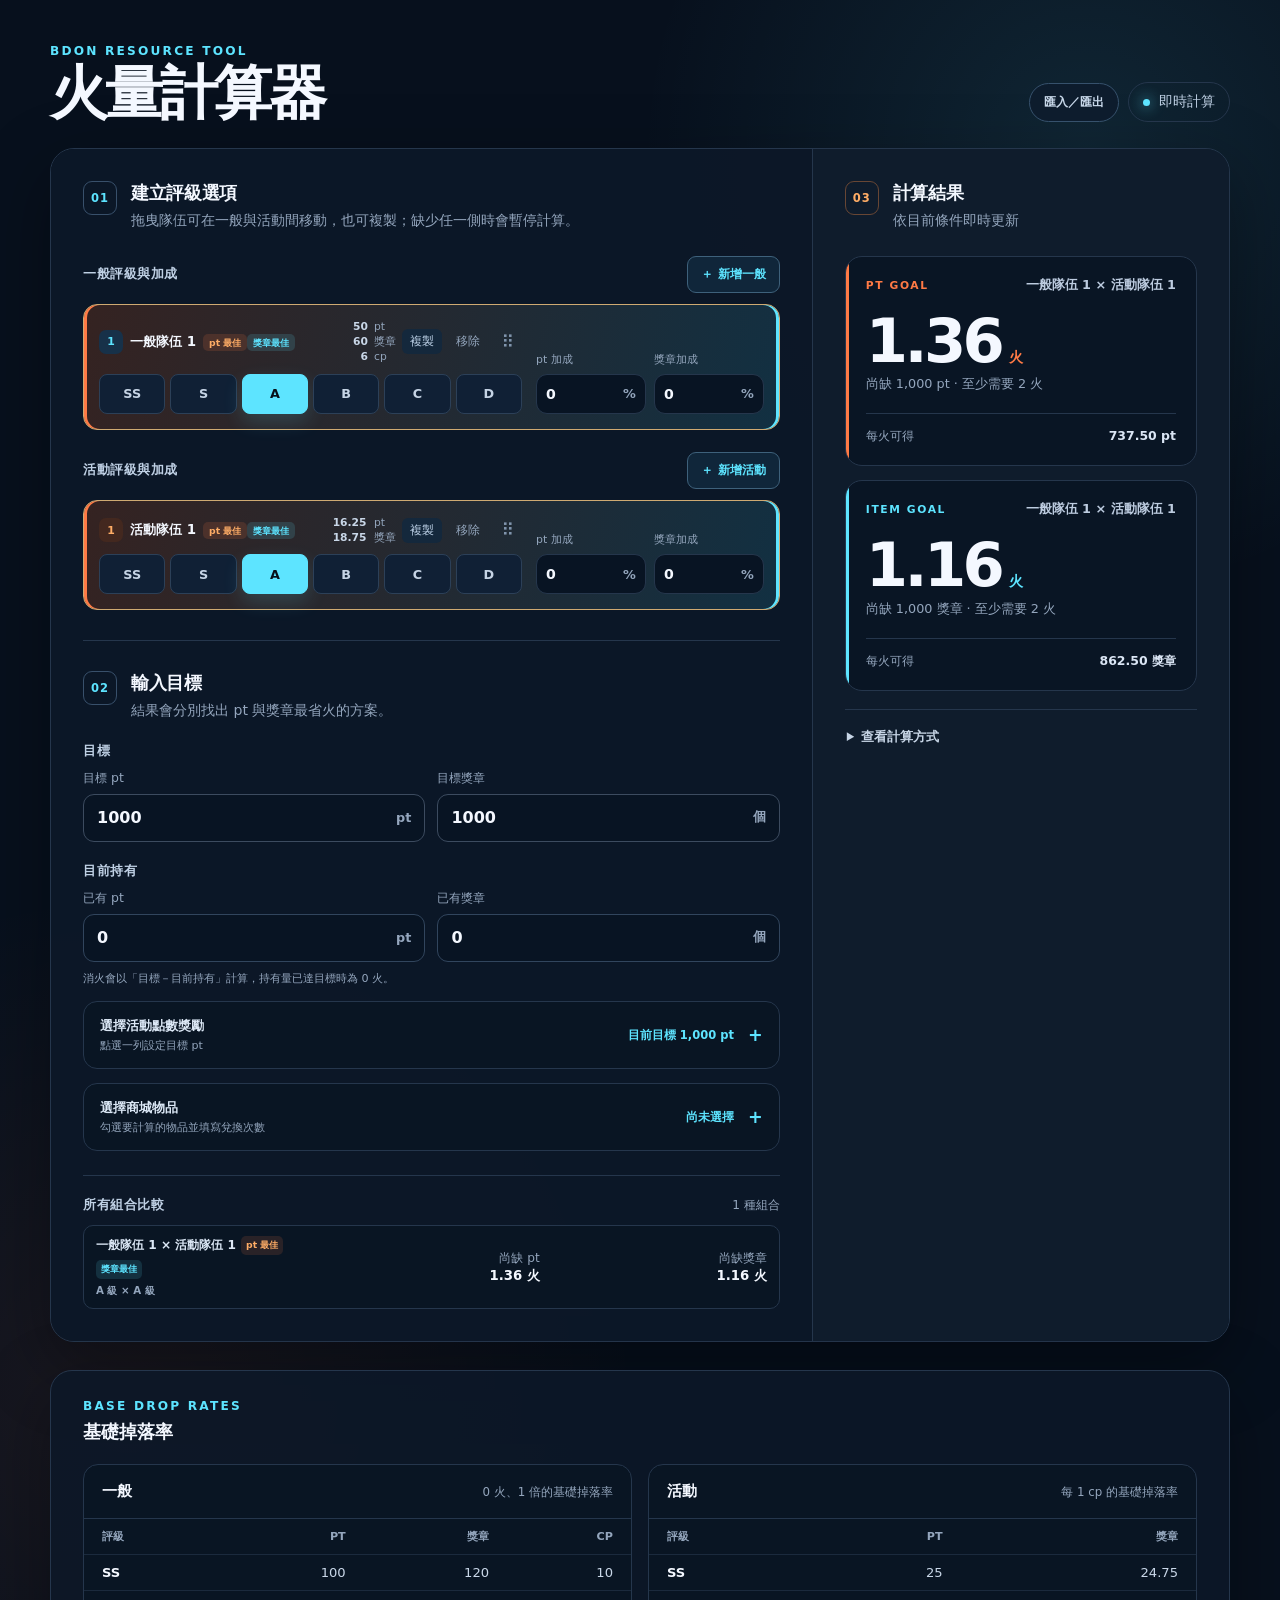
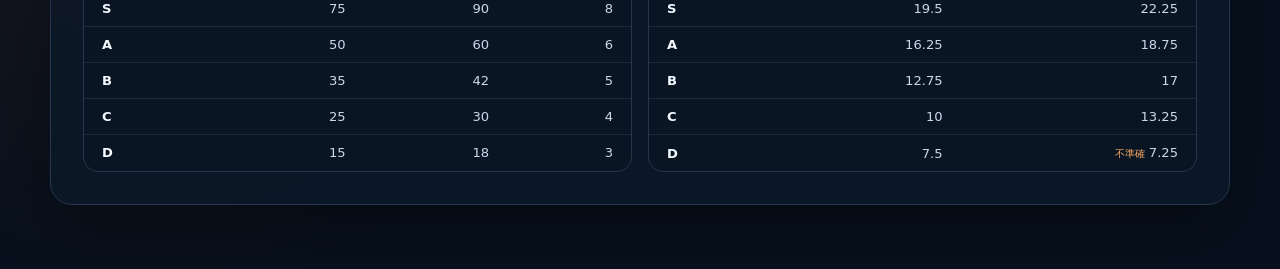
==== bdon-calc/index.html @ 36a94ea8 "Add calculator data import and export" ====
<!doctype html>
<html lang="zh-Hant">
  <head>
    <meta charset="UTF-8" />
    <meta name="viewport" content="width=device-width, initial-scale=1" />
    <meta name="theme-color" content="#08111f" />
    <meta
      name="description"
      content="依一般與活動等級、加成和目標，自動計算所需火量。"
    />
    <title>BDON 火量計算器</title>
    <link
      rel="icon"
      type="image/svg+xml"
      href="data:image/svg+xml,%3Csvg xmlns='http://www.w3.org/2000/svg' viewBox='0 0 64 64'%3E%3Crect width='64' height='64' rx='14' fill='%2308111f'/%3E%3Cpath d='M35 8c3 12-6 14-2 23 2-6 8-8 9-15 9 10 13 19 8 29-4 8-12 12-20 11-12-1-20-9-19-20 1-9 8-15 14-22 0 8 3 10 6 13-2-8 3-13 4-19Z' fill='%23ff7a45'/%3E%3Cpath d='M32 31c1 6-4 8-3 13 1 3 6 4 8 0 2-4-1-8-3-11 6 4 9 9 7 15-2 5-7 8-12 7-7-1-11-6-9-12 2-5 7-8 8-13 1 3 2 4 4 5Z' fill='%235de4ff'/%3E%3C/svg%3E"
    />
    <link rel="stylesheet" href="style.css?v=20261002-7" />
    <script src="calculator.js?v=20261002-7" defer></script>
  </head>
  <body>
    <main class="app-shell">
      <header class="topbar">
        <div>
          <p class="eyebrow">BDON RESOURCE TOOL</p>
          <h1>火量計算器</h1>
        </div>
        <div class="topbar-actions">
          <button type="button" class="data-transfer-button" id="openDataTransfer">匯入／匯出</button>
          <div class="status-chip" aria-label="計算狀態">
            <span class="status-dot" aria-hidden="true"></span>
            即時計算
          </div>
        </div>
      </header>

      <div class="workspace">
        <section class="control-panel" aria-label="計算條件">
          <div class="panel-heading">
            <span class="step-number">01</span>
            <div>
              <h2>建立評級選項</h2>
              <p>拖曳隊伍可在一般與活動間移動，也可複製；缺少任一側時會暫停計算。</p>
            </div>
          </div>

          <div class="option-section normal-options-section">
            <div class="section-toolbar">
              <h3>一般評級與加成</h3>
              <button type="button" class="add-plan" id="addNormal">＋ 新增一般</button>
            </div>
            <div class="option-list" id="normalOptions" data-option-list="normal"></div>
          </div>

          <div class="option-section event-options-section">
            <div class="section-toolbar">
              <h3>活動評級與加成</h3>
              <button type="button" class="add-plan" id="addEvent">＋ 新增活動</button>
            </div>
            <div class="option-list" id="eventOptions" data-option-list="event"></div>
          </div>

          <div class="divider"></div>

          <div class="panel-heading compact">
            <span class="step-number">02</span>
            <div>
              <h2>輸入目標</h2>
              <p>結果會分別找出 pt 與獎章最省火的方案。</p>
            </div>
          </div>

          <div class="input-section targets">
            <h3>目標</h3>
            <div class="input-grid">
              <label>
                <span>目標 pt</span>
                <span class="number-input"><input id="targetPt" type="number" min="0" step="1" value="1000" inputmode="decimal" /><b>pt</b></span>
              </label>
              <label>
                <span>目標獎章</span>
                <span class="number-input"><input id="targetItem" type="number" min="0" step="1" value="1000" inputmode="decimal" /><b>個</b></span>
              </label>
            </div>
          </div>

          <div class="input-section owned">
            <h3>目前持有</h3>
            <div class="input-grid">
              <label>
                <span>已有 pt</span>
                <span class="number-input"><input id="ownedPt" type="number" min="0" step="1" value="0" inputmode="decimal" /><b>pt</b></span>
              </label>
              <label>
                <span>已有獎章</span>
                <span class="number-input"><input id="ownedItem" type="number" min="0" step="1" value="0" inputmode="decimal" /><b>個</b></span>
              </label>
            </div>
            <p class="input-note">消火會以「目標－目前持有」計算，持有量已達目標時為 0 火。</p>
          </div>

          <details class="target-picker reward-picker-panel">
            <summary>
              <span><b>選擇活動點數獎勵</b><small>點選一列設定目標 pt</small></span>
              <em id="rewardTargetSummary">目前目標 1,000 pt</em>
            </summary>
            <div class="reward-list" id="rewardList"></div>
          </details>

          <details class="target-picker shop-picker-panel">
            <summary>
              <span><b>選擇商城物品</b><small>勾選要計算的物品並填寫兌換次數</small></span>
              <em id="shopTargetSummary">尚未選擇</em>
            </summary>
            <div class="shop-bulk-actions" role="group" aria-label="商城物品快捷選擇">
              <button type="button" data-shop-action="select-all">選取所有</button>
              <button type="button" data-shop-action="clear-all">取消選取所有</button>
              <button type="button" class="accent" data-shop-action="empty-shop">搬空商店</button>
            </div>
            <div class="shop-grid" id="shopGrid"></div>
          </details>

          <div class="comparison-section">
            <div class="section-toolbar">
              <h3>所有組合比較</h3>
              <span id="combinationCount">1 種組合</span>
            </div>
            <div class="comparison-list" id="comparisonList"></div>
          </div>
        </section>

        <aside class="result-panel" aria-live="polite">
          <div class="panel-heading light">
            <span class="step-number">03</span>
            <div>
              <h2>計算結果</h2>
              <p>依目前條件即時更新</p>
            </div>
          </div>

          <div class="result-card accent-pt">
            <div class="result-label"><span>PT GOAL</span><b id="ptWinner">一般 1 × 活動 1</b></div>
            <div class="result-value"><strong id="ptResult">0.00</strong><span>火</span></div>
            <p id="ptRounded">至少需要 0 火</p>
            <div class="rate-row"><span>每火可得</span><b id="ptPerFire">0 pt</b></div>
          </div>

          <div class="result-card accent-item">
            <div class="result-label"><span>ITEM GOAL</span><b id="itemWinner">一般 1 × 活動 1</b></div>
            <div class="result-value"><strong id="itemResult">0.00</strong><span>火</span></div>
            <p id="itemRounded">至少需要 0 火</p>
            <div class="rate-row"><span>每火可得</span><b id="itemPerFire">0 獎章</b></div>
          </div>

          <details class="formula-card">
            <summary>查看計算方式</summary>
            <div class="formula-content">
              <p><b>pt</b> = max（目標 pt－已有 pt，0）÷［5 ×（一般 pt ×（1＋一般 pt 加成）＋一般 cp × 活動 pt ×（1＋活動 pt 加成））］</p>
              <p><b>獎章</b> = max（目標獎章－已有獎章，0）÷［5 ×（一般獎章 ×（1＋一般獎章加成）＋一般 cp × 活動獎章 ×（1＋活動獎章加成））］</p>
            </div>
          </details>
        </aside>
      </div>

      <section class="rate-reference" aria-labelledby="rateReferenceTitle">
        <div class="reference-heading">
          <p class="eyebrow">BASE DROP RATES</p>
          <h2 id="rateReferenceTitle">基礎掉落率</h2>
        </div>
        <div class="reference-grid">
          <article class="reference-card">
            <div class="reference-card-heading">
              <h3>一般</h3>
              <p>0 火、1 倍的基礎掉落率</p>
            </div>
            <div class="table-wrap">
              <table>
                <thead><tr><th>評級</th><th>pt</th><th>獎章</th><th>cp</th></tr></thead>
                <tbody>
                  <tr><th>SS</th><td>100</td><td>120</td><td>10</td></tr>
                  <tr><th>S</th><td>75</td><td>90</td><td>8</td></tr>
                  <tr><th>A</th><td>50</td><td>60</td><td>6</td></tr>
                  <tr><th>B</th><td>35</td><td>42</td><td>5</td></tr>
                  <tr><th>C</th><td>25</td><td>30</td><td>4</td></tr>
                  <tr><th>D</th><td>15</td><td>18</td><td>3</td></tr>
                </tbody>
              </table>
            </div>
          </article>

          <article class="reference-card">
            <div class="reference-card-heading">
              <h3>活動</h3>
              <p>每 1 cp 的基礎掉落率</p>
            </div>
            <div class="table-wrap">
              <table>
                <thead><tr><th>評級</th><th>pt</th><th>獎章</th></tr></thead>
                <tbody>
                  <tr><th>SS</th><td>25</td><td>24.75</td></tr>
                  <tr><th>S</th><td>19.5</td><td>22.25</td></tr>
                  <tr><th>A</th><td>16.25</td><td>18.75</td></tr>
                  <tr><th>B</th><td>12.75</td><td>17</td></tr>
                  <tr><th>C</th><td>10</td><td>13.25</td></tr>
                  <tr class="approx-row"><th>D</th><td>7.5</td><td><small>不準確</small> 7.25</td></tr>
                </tbody>
              </table>
            </div>
          </article>
        </div>
      </section>
    </main>

    <dialog class="transfer-dialog" id="dataTransferDialog" aria-labelledby="dataTransferTitle">
      <div class="transfer-heading">
        <div>
          <p class="eyebrow">PORTABLE SAVE DATA</p>
          <h2 id="dataTransferTitle">資料匯入／匯出</h2>
        </div>
        <button type="button" class="dialog-close" id="closeDataTransfer" aria-label="關閉">×</button>
      </div>

      <section class="transfer-section">
        <h3>匯出</h3>
        <p>Base64 內容是 UTF-8 JSON，可用來在其他瀏覽器還原目前設定。</p>
        <label>
          <span>Base64 資料</span>
          <textarea id="exportData" readonly rows="5" spellcheck="false"></textarea>
        </label>
        <div class="transfer-actions">
          <button type="button" id="copyExportData">複製 Base64</button>
          <button type="button" id="downloadExportJson">下載 JSON</button>
        </div>
      </section>

      <section class="transfer-section">
        <h3>匯入</h3>
        <p>可貼上此工具匯出的 Base64，或直接貼上原始 JSON。</p>
        <label>
          <span>Base64 或 JSON</span>
          <textarea id="importData" rows="5" spellcheck="false" placeholder="貼上資料…"></textarea>
        </label>
        <div class="transfer-actions">
          <label class="file-import-button">
            <input type="file" id="importDataFile" accept=".json,.txt,application/json,text/plain" />
            讀取檔案
          </label>
          <button type="button" class="primary" id="applyImportData">驗證並匯入</button>
        </div>
        <p class="transfer-status" id="transferStatus" role="status" aria-live="polite"></p>
      </section>
    </dialog>
  </body>
</html>
---- bdon-calc/style.css ----
:root {
  color-scheme: dark;
  --bg: #07101d;
  --panel: #0c1828;
  --panel-2: #101f32;
  --line: #25364c;
  --text: #f4f8ff;
  --muted: #94a6bd;
  --cyan: #5de4ff;
  --orange: #ff7a45;
  --orange-soft: #ffad66;
  --shadow: 0 24px 70px rgb(0 0 0 / 35%);
  font-family: Inter, "Noto Sans TC", "PingFang TC", "Microsoft JhengHei", system-ui, sans-serif;
}

* { box-sizing: border-box; }

body {
  margin: 0;
  min-width: 320px;
  min-height: 100vh;
  background:
    radial-gradient(circle at 85% 8%, rgb(93 228 255 / 10%), transparent 28rem),
    radial-gradient(circle at 10% 75%, rgb(255 122 69 / 8%), transparent 32rem),
    var(--bg);
  color: var(--text);
}

button, input, select { font: inherit; }

.app-shell { width: min(1180px, calc(100% - 40px)); margin: 0 auto; padding: 44px 0 64px; }
.topbar { display: flex; align-items: end; justify-content: space-between; gap: 24px; margin-bottom: 26px; }
.topbar-actions { display: flex; align-items: center; gap: 9px; }
.data-transfer-button { padding: 10px 14px; border: 1px solid #36516c; border-radius: 999px; background: #0d1c2d; color: #c7d7e9; cursor: pointer; font-size: .78rem; font-weight: 800; }
.data-transfer-button:hover { border-color: var(--cyan); color: var(--cyan); }
.data-transfer-button:focus-visible { outline: 2px solid var(--cyan); outline-offset: 2px; }
.eyebrow { margin: 0 0 6px; color: var(--cyan); font-size: .76rem; font-weight: 800; letter-spacing: .18em; }
h1 { margin: 0; font-size: clamp(2rem, 5vw, 3.65rem); line-height: 1; letter-spacing: -.055em; }
.status-chip { display: flex; align-items: center; gap: 9px; padding: 10px 14px; border: 1px solid var(--line); border-radius: 999px; color: #bfd0e4; font-size: .86rem; }
.status-dot { width: 7px; height: 7px; border-radius: 50%; background: var(--cyan); box-shadow: 0 0 14px var(--cyan); }

.workspace { display: grid; grid-template-columns: minmax(0, 1.55fr) minmax(310px, .85fr); border: 1px solid var(--line); border-radius: 24px; overflow: hidden; box-shadow: var(--shadow); }
.control-panel { padding: 32px; background: rgb(12 24 40 / 94%); }
.result-panel { padding: 32px; background: #0f1c2c; border-left: 1px solid var(--line); }
.panel-heading { display: flex; gap: 14px; align-items: start; margin-bottom: 24px; }
.panel-heading.compact { margin-bottom: 20px; }
.step-number { display: grid; place-items: center; width: 34px; height: 34px; flex: 0 0 34px; border: 1px solid #38506b; border-radius: 9px; color: var(--cyan); font-size: .72rem; font-weight: 900; letter-spacing: .08em; }
.panel-heading h2 { margin: 0 0 5px; font-size: 1.1rem; letter-spacing: -.02em; }
.panel-heading p { margin: 0; color: var(--muted); font-size: .88rem; line-height: 1.5; }
.panel-heading.light .step-number { color: var(--orange-soft); border-color: #684634; }

.mode-grid { display: grid; grid-template-columns: 1fr 1fr; gap: 14px; }
.rank-card { margin: 0; min-width: 0; padding: 18px; border: 1px solid var(--line); border-radius: 16px; background: #0a1524; }
.rank-card legend { width: 100%; padding: 0 2px 10px; display: flex; align-items: baseline; justify-content: space-between; gap: 12px; font-weight: 800; }
.rank-card legend small { color: var(--muted); font-size: .72rem; font-weight: 600; text-align: right; }
.rank-options { display: grid; grid-template-columns: repeat(6, 1fr); gap: 7px; }
.rank { min-width: 0; height: 48px; border: 1px solid #2c4058; border-radius: 10px; background: #102035; color: #c6d4e5; cursor: pointer; font-weight: 800; transition: .18s ease; }
.rank:hover:not(:disabled) { border-color: var(--cyan); transform: translateY(-1px); }
.rank:focus-visible, input:focus-visible, summary:focus-visible { outline: 2px solid var(--cyan); outline-offset: 2px; }
.rank.active { border-color: var(--cyan); background: var(--cyan); color: #061019; box-shadow: 0 8px 20px rgb(93 228 255 / 16%); }
.rank:disabled { display: flex; flex-direction: column; align-items: center; justify-content: center; gap: 1px; opacity: .43; cursor: not-allowed; }
.rank:disabled small { font-size: .55rem; font-weight: 500; white-space: nowrap; }
.divider { height: 1px; margin: 30px 0; background: var(--line); }

.section-toolbar { display: flex; align-items: center; justify-content: space-between; gap: 14px; margin-bottom: 11px; }
.section-toolbar h3 { margin: 0; color: #bfd0e4; font-size: .82rem; letter-spacing: .04em; }
.section-toolbar > span { color: var(--muted); font-size: .76rem; }
.add-plan { padding: 9px 13px; border: 1px solid #3e617b; border-radius: 9px; background: #10263a; color: var(--cyan); cursor: pointer; font-size: .78rem; font-weight: 800; }
.add-plan:hover { border-color: var(--cyan); background: #143149; }
.add-plan:focus-visible, .remove-plan:focus-visible, .copy-option:focus-visible, .drag-handle:focus-visible { outline: 2px solid var(--cyan); outline-offset: 2px; }
.option-section + .option-section { margin-top: 22px; }
.option-list { display: grid; gap: 10px; min-height: 76px; padding: 3px; margin: -3px; border-radius: 16px; transition: background .18s, box-shadow .18s; }
.option-list:empty::before { content: "拖曳隊伍到這裡"; display: grid; place-items: center; min-height: 70px; border: 1px dashed #38506b; border-radius: 14px; color: var(--muted); font-size: .78rem; }
.option-list.drag-over { background: rgb(93 228 255 / 6%); box-shadow: 0 0 0 1px rgb(93 228 255 / 35%); }
.option-card { display: grid; grid-template-columns: minmax(0, 1.3fr) minmax(190px, .7fr); gap: 14px; padding: 15px; border: 1px solid var(--line); border-radius: 14px; background: #091523; transition: border-color .18s, background .18s, box-shadow .18s; }
.option-card.dragging { opacity: .48; }
.option-card.best-pt { border-color: rgb(255 122 69 / 80%); background: rgb(65 38 31 / 72%); box-shadow: inset 3px 0 var(--orange); }
.option-card.best-item { border-color: rgb(93 228 255 / 80%); background: rgb(20 55 73 / 72%); box-shadow: inset 3px 0 var(--cyan); }
.option-card.best-both { border-color: #cfaa72; background: linear-gradient(105deg, rgb(65 38 31 / 78%), rgb(20 55 73 / 78%)); box-shadow: inset 3px 0 var(--orange), inset -3px 0 var(--cyan); }
.option-main { min-width: 0; }
.option-head { display: flex; align-items: center; justify-content: space-between; gap: 12px; margin-bottom: 10px; }
.option-title { display: flex; align-items: center; flex-wrap: wrap; gap: 7px; font-size: .84rem; font-weight: 800; }
.option-name { min-width: 3rem; padding: 3px 5px; margin: -3px -5px; border-radius: 5px; cursor: text; }
.option-name:hover { background: rgb(255 255 255 / 6%); }
.option-name:focus { outline: 1px solid var(--cyan); background: #081423; }
.option-index { display: grid; place-items: center; width: 24px; height: 24px; border-radius: 7px; background: #173149; color: var(--cyan); font-size: .68rem; }
.event-options-section .option-index { background: #43281f; color: var(--orange-soft); }
.rate-summary { display: grid; gap: 2px 0; color: var(--muted); font-size: .67rem; line-height: 1.25; font-variant-numeric: tabular-nums; }
.rate-summary.whole-only { grid-template-columns: 3ch max-content; }
.rate-summary.decimal-aligned { grid-template-columns: 3ch 3ch max-content; }
.rate-summary > span { display: contents; }
.rate-summary b { color: #c9d7e8; font-weight: 700; text-align: right; }
.rate-summary em { color: #c9d7e8; font-style: normal; font-weight: 700; text-align: left; }
.rate-summary em.phantom { visibility: hidden; }
.rate-summary i { padding-left: 6px; font-style: normal; text-align: left; }
.winner-mark { padding: 3px 6px; border-radius: 5px; background: rgb(255 122 69 / 14%); color: var(--orange-soft); font-size: .58rem; }
.winner-mark.item { background: rgb(93 228 255 / 14%); color: var(--cyan); }
.option-actions { display: flex; align-items: center; gap: 6px; }
.copy-option { padding: 5px 8px; border: 0; border-radius: 6px; background: #14283c; color: #bcd0e6; cursor: pointer; font-size: .72rem; }
.copy-option:hover { color: var(--cyan); background: #19344d; }
.drag-handle { display: grid; place-items: center; width: 28px; height: 28px; border-radius: 7px; color: #8095ad; cursor: grab; font-size: 1.1rem; user-select: none; }
.drag-handle:hover { background: #172a3e; color: var(--text); }
.drag-handle:active { cursor: grabbing; }
.option-card .rank-options { gap: 5px; }
.option-card .rank { height: 40px; border-radius: 8px; font-size: .8rem; }
.option-bonuses { display: grid; grid-template-columns: 1fr 1fr; gap: 8px; align-self: end; }
.option-bonuses label > span:first-child { font-size: .68rem; }
.option-bonuses .number-input { height: 40px; }
.option-bonuses .number-input input { padding: 0 9px; font-size: .88rem; }
.option-bonuses .number-input b { padding: 0 9px; }
.bonus-plans { display: grid; gap: 14px; }
.plan-card { padding: 17px; border: 1px solid var(--line); border-radius: 16px; background: #091523; }
.plan-head { display: flex; align-items: center; justify-content: space-between; gap: 12px; margin-bottom: 15px; }
.plan-title { display: flex; align-items: center; gap: 9px; font-size: .9rem; font-weight: 800; }
.plan-index { display: grid; place-items: center; width: 26px; height: 26px; border-radius: 7px; background: #173149; color: var(--cyan); font-size: .7rem; }
.remove-plan { padding: 5px 8px; border: 0; background: transparent; color: var(--muted); cursor: pointer; font-size: .75rem; }
.remove-plan:hover { color: #ff9b79; }
.remove-plan:disabled { visibility: hidden; }
.plan-modes { display: grid; gap: 11px; }
.plan-mode { display: grid; grid-template-columns: minmax(0, 1.35fr) minmax(180px, .65fr); gap: 12px; padding: 13px; border: 1px solid #1e3147; border-radius: 12px; background: #0b1929; }
.plan-mode-main { min-width: 0; }
.plan-mode-title { display: flex; align-items: baseline; justify-content: space-between; gap: 10px; margin-bottom: 9px; }
.plan-mode-title b { font-size: .82rem; }
.plan-mode-title small { color: var(--muted); font-size: .67rem; text-align: right; }
.plan-mode .rank-options { gap: 5px; }
.plan-mode .rank { height: 40px; border-radius: 8px; font-size: .8rem; }
.plan-bonuses { display: grid; grid-template-columns: 1fr 1fr; gap: 8px; align-self: end; }
.plan-bonuses label > span:first-child { font-size: .68rem; }
.plan-bonuses .number-input { height: 40px; }
.plan-bonuses .number-input input { padding: 0 9px; font-size: .88rem; }
.plan-bonuses .number-input b { padding: 0 9px; }

.input-section + .input-section { margin-top: 20px; }
.input-section h3 { margin: 0 0 10px; color: #bfd0e4; font-size: .82rem; letter-spacing: .04em; }
.input-grid { display: grid; grid-template-columns: 1fr 1fr; gap: 12px; }
label { min-width: 0; }
label > span:first-child { display: block; margin: 0 0 7px; color: var(--muted); font-size: .78rem; }
.number-input { display: flex; align-items: center; height: 48px; border: 1px solid var(--line); border-radius: 11px; background: #081423; overflow: hidden; transition: border-color .18s; }
.number-input:focus-within { border-color: var(--cyan); }
.number-input input { min-width: 0; width: 100%; height: 100%; border: 0; outline: 0; padding: 0 13px; background: transparent; color: var(--text); font-size: 1rem; font-weight: 700; }
.number-input b { padding: 0 13px; color: var(--muted); font-size: .8rem; font-weight: 700; }
.targets .number-input { border-color: #3c4b5f; }
.reward-picker { display: block; margin-bottom: 12px; }
.reward-picker select { width: 100%; height: 48px; padding: 0 38px 0 13px; border: 1px solid #3c4b5f; border-radius: 11px; outline: 0; background: #081423; color: var(--text); font-weight: 700; cursor: pointer; }
.reward-picker select:focus-visible { border-color: var(--cyan); outline: 2px solid var(--cyan); outline-offset: 2px; }
.owned .number-input { border-color: #31455d; }
.input-note { margin: 9px 0 0; color: var(--muted); font-size: .7rem; line-height: 1.5; }
.target-picker { margin-top: 14px; border: 1px solid var(--line); border-radius: 14px; background: #091523; overflow: hidden; }
.target-picker summary { display: flex; align-items: center; justify-content: space-between; gap: 14px; padding: 15px 16px; cursor: pointer; list-style: none; }
.target-picker summary::-webkit-details-marker { display: none; }
.target-picker summary::after { content: "+"; color: var(--cyan); font-size: 1.1rem; font-weight: 800; transition: transform .28s ease; }
.target-picker[open] summary::after { transform: rotate(45deg); }
.target-picker summary > span { display: grid; gap: 3px; }
.target-picker summary b { color: #dce8f6; font-size: .84rem; }
.target-picker summary small { color: var(--muted); font-size: .69rem; }
.target-picker summary em { margin-left: auto; color: var(--cyan); font-size: .72rem; font-style: normal; font-weight: 800; }
.reward-list { display: grid; gap: 6px; max-height: 520px; padding: 4px 12px 12px; overflow-y: auto; }
.reward-row { position: relative; isolation: isolate; display: grid; grid-template-columns: 50px minmax(0, 1fr) 100px; gap: 10px; align-items: center; min-height: 62px; padding: 6px 12px 6px 8px; overflow: hidden; border: 1px solid #25384f; border-radius: 10px; background: #0b1929; color: var(--text); cursor: pointer; text-align: left; }
.reward-progress { position: absolute; z-index: -1; inset: 0 auto 0 0; width: var(--reward-progress); background: linear-gradient(90deg, rgb(93 228 255 / 20%), rgb(93 228 255 / 6%)); transition: width .48s cubic-bezier(.2,.75,.25,1), background .25s ease; }
.reward-row.member-reward .reward-progress { background: linear-gradient(90deg, rgb(255 122 69 / 25%), rgb(255 122 69 / 7%)); }
.reward-row.member-reward.selected { border-color: var(--orange); box-shadow: inset 3px 0 var(--orange); }
.reward-row:hover, .reward-row.selected { border-color: var(--cyan); }
.reward-row.selected { box-shadow: inset 3px 0 var(--cyan); }
.reward-row img { width: 46px; height: 46px; object-fit: contain; }
.reward-copy { display: grid; min-width: 0; gap: 3px; }
.reward-copy b { overflow: hidden; font-size: .78rem; text-overflow: ellipsis; white-space: nowrap; }
.reward-copy small, .reward-point small { color: var(--muted); font-size: .66rem; }
.reward-point { display: grid; gap: 2px; text-align: right; font-variant-numeric: tabular-nums; }
.reward-point b { color: var(--cyan); font-size: .82rem; }
.reward-stamp { position: absolute; z-index: 2; right: 82px; padding: 3px 8px; border: 2px solid rgb(255 143 104 / 75%); border-radius: 5px; color: #ff9a77; font-size: .68rem; font-weight: 900; letter-spacing: .12em; transform: rotate(-9deg); opacity: .88; }
.reward-row.obtained { filter: saturate(.72); }
.shop-grid { display: grid; grid-template-columns: repeat(5, minmax(0, 1fr)); gap: 8px; padding: 4px 12px 12px; }
.shop-card { position: relative; display: flex; min-width: 0; min-height: 218px; flex-direction: column; align-items: center; padding: 12px 8px 9px; border: 1px solid #25384f; border-radius: 11px; background: #0b1929; cursor: pointer; text-align: center; transition: border-color .18s, background .18s, opacity .18s, transform .18s; }
.shop-card:hover { border-color: #49627d; transform: translateY(-1px); }
.shop-card:not(.selected) { opacity: .67; }
.shop-card.selected { border-color: var(--cyan); background: rgb(20 55 73 / 72%); box-shadow: inset 0 3px var(--cyan); opacity: 1; }
.shop-card > img { width: 64px; height: 64px; margin-bottom: 7px; object-fit: contain; }
.shop-card h4 { min-height: 2.55em; margin: 0; color: #e6effb; font-size: .72rem; line-height: 1.35; }
.shop-card p { margin: 5px 0 2px; color: var(--muted); font-size: .63rem; }
.shop-card > strong { color: var(--cyan); font-size: .7rem; font-variant-numeric: tabular-nums; }
.shop-card > small { margin: 2px 0 8px; color: var(--muted); font-size: .58rem; }
.shop-check { position: absolute; top: 7px; right: 7px; display: grid; place-items: center; width: 24px; height: 24px; margin: 0; cursor: pointer; }
.shop-check input { position: absolute; opacity: 0; pointer-events: none; }
.shop-check span { display: grid; place-items: center; width: 22px; height: 22px; border: 1px solid #486078; border-radius: 6px; background: #0a1625; color: transparent; font-size: .72rem; font-weight: 900; }
.shop-check input:checked + span { border-color: var(--cyan); background: var(--cyan); color: #061019; }
.shop-check input:focus-visible + span { outline: 2px solid var(--cyan); outline-offset: 2px; }
.shop-quantity { display: grid; grid-template-columns: auto minmax(0, 1fr) auto; gap: 4px; align-items: center; width: 100%; margin-top: auto; color: var(--muted); font-size: .62rem; }
.shop-quantity, .shop-quantity input { cursor: text; }
.shop-quantity > span:first-child { display: inline; margin: 0; color: var(--muted); font-size: .62rem; }
.shop-quantity input { min-width: 0; width: 100%; height: 30px; border: 1px solid #31455d; border-radius: 7px; outline: 0; background: #071320; color: var(--text); text-align: center; font-size: .72rem; font-weight: 800; }
.shop-quantity input:focus { border-color: var(--cyan); }
.approx-inline { display: block; padding-left: 0; color: #ffad66; font-size: .52rem; font-weight: 700; white-space: nowrap; }
.approx-row small { color: #ffad66; font-size: .6rem; }
.shop-bulk-actions { display: flex; flex-wrap: wrap; gap: 7px; padding: 4px 12px 10px; }
.shop-bulk-actions button { padding: 7px 10px; border: 1px solid #314a63; border-radius: 8px; background: #102033; color: #bdcde0; cursor: pointer; font-size: .68rem; font-weight: 800; }
.shop-bulk-actions button:hover { border-color: var(--cyan); color: var(--cyan); }
.shop-bulk-actions button.accent { border-color: rgb(255 122 69 / 55%); color: var(--orange-soft); }
.shop-bulk-actions button:focus-visible { outline: 2px solid var(--cyan); outline-offset: 2px; }
.transfer-dialog { width: min(680px, calc(100% - 28px)); max-height: min(840px, calc(100vh - 28px)); padding: 0; overflow: auto; border: 1px solid #304760; border-radius: 20px; background: #0b1726; color: var(--text); box-shadow: 0 30px 100px rgb(0 0 0 / 58%); }
.transfer-dialog::backdrop { background: rgb(3 9 16 / 72%); backdrop-filter: blur(4px); }
.transfer-heading { position: sticky; z-index: 2; top: 0; display: flex; align-items: center; justify-content: space-between; gap: 20px; padding: 22px 24px; border-bottom: 1px solid var(--line); background: rgb(11 23 38 / 96%); }
.transfer-heading h2 { margin: 0; font-size: 1.15rem; }
.dialog-close { display: grid; place-items: center; width: 34px; height: 34px; border: 1px solid #39516b; border-radius: 9px; background: #101f31; color: #b9c9dc; cursor: pointer; font-size: 1.1rem; }
.dialog-close:hover { border-color: var(--cyan); color: var(--cyan); }
.transfer-section { padding: 22px 24px; }
.transfer-section + .transfer-section { border-top: 1px solid var(--line); }
.transfer-section h3 { margin: 0 0 5px; font-size: .9rem; }
.transfer-section > p { margin: 0 0 14px; color: var(--muted); font-size: .75rem; line-height: 1.55; }
.transfer-section textarea { width: 100%; min-height: 112px; resize: vertical; padding: 12px; border: 1px solid #30465e; border-radius: 10px; outline: 0; background: #071320; color: #dce8f6; font-family: "SFMono-Regular", Consolas, "Liberation Mono", monospace; font-size: .72rem; line-height: 1.5; }
.transfer-section textarea:focus { border-color: var(--cyan); box-shadow: 0 0 0 2px rgb(93 228 255 / 10%); }
.transfer-actions { display: flex; flex-wrap: wrap; gap: 8px; margin-top: 10px; }
.transfer-actions button, .file-import-button { padding: 9px 12px; border: 1px solid #39536e; border-radius: 8px; background: #102237; color: #c7d7e9; cursor: pointer; font-size: .74rem; font-weight: 800; }
.transfer-actions button:hover, .file-import-button:hover { border-color: var(--cyan); color: var(--cyan); }
.transfer-actions button.primary { border-color: var(--cyan); background: rgb(93 228 255 / 13%); color: var(--cyan); }
.file-import-button input { position: absolute; width: 1px; height: 1px; overflow: hidden; clip-path: inset(50%); white-space: nowrap; }
.file-import-button:focus-within { outline: 2px solid var(--cyan); outline-offset: 2px; }
.transfer-status { margin: 12px 0 0 !important; padding: 9px 11px; border-radius: 8px; font-weight: 700; }
.transfer-status:empty { display: none; }
.transfer-status.success { background: rgb(93 228 255 / 10%); color: var(--cyan); }
.transfer-status.error { background: rgb(255 122 69 / 11%); color: #ff9b79; }
.shop-picker { margin-top: 14px; }
.shop-picker select { width: 100%; height: 48px; padding: 0 38px 0 13px; border: 1px solid #3c4b5f; border-radius: 11px; outline: 0; background: #081423; color: var(--text); font-weight: 700; cursor: pointer; }
.shop-picker select:focus-visible { border-color: var(--cyan); outline: 2px solid var(--cyan); outline-offset: 2px; }
.shop-selection { display: grid; grid-template-columns: minmax(0, 1fr) 120px; gap: 12px; align-items: end; margin-top: 12px; padding: 12px; border: 1px solid #294259; border-radius: 13px; background: #091725; }
.shop-selection[hidden] { display: none; }
.shop-item-preview { display: flex; align-items: center; min-width: 0; gap: 11px; }
.shop-item-preview img, .shop-item-fallback { width: 54px; height: 54px; flex: 0 0 54px; object-fit: contain; }
.shop-item-fallback { display: grid; place-items: center; border: 1px solid #38506b; border-radius: 12px; background: #14263a; color: var(--cyan); font-size: 1.1rem; font-weight: 900; }
.shop-item-preview > span:last-child { display: grid; min-width: 0; gap: 3px; }
.shop-item-preview b { overflow: hidden; color: #e8f1fc; font-size: .8rem; text-overflow: ellipsis; white-space: nowrap; }
.shop-item-preview small { color: var(--muted); font-size: .68rem; line-height: 1.4; }
.shop-item-preview em { color: var(--cyan); font-size: .72rem; font-style: normal; font-weight: 800; }
.shop-count-field .number-input { height: 42px; }
.comparison-section { margin-top: 24px; padding-top: 20px; border-top: 1px solid var(--line); }
.comparison-list { display: grid; gap: 7px; }
.empty-notice { padding: 18px; border: 1px dashed #38506b; border-radius: 11px; color: var(--muted); text-align: center; font-size: .82rem; }
.comparison-row { display: grid; grid-template-columns: minmax(88px, 1fr) 1fr 1fr; gap: 10px; align-items: center; padding: 10px 12px; border: 1px solid var(--line); border-radius: 10px; background: #091523; font-size: .76rem; }
.comparison-name { display: flex; align-items: center; flex-wrap: wrap; gap: 5px; color: #dce8f6; font-weight: 800; }
.comparison-ranks { display: block; width: 100%; color: var(--muted); font-size: .64rem; font-weight: 600; }
.best-badge { padding: 3px 5px; border-radius: 5px; background: rgb(255 122 69 / 13%); color: var(--orange-soft); font-size: .58rem; white-space: nowrap; }
.best-badge.item { background: rgb(93 228 255 / 13%); color: var(--cyan); }
.comparison-value { text-align: right; color: var(--muted); font-variant-numeric: tabular-nums; }
.comparison-value b { display: block; color: var(--text); font-size: .83rem; }

.result-card { position: relative; overflow: hidden; padding: 20px; margin-top: 14px; border: 1px solid var(--line); border-radius: 17px; background: #091524; }
.result-card::before { content: ""; position: absolute; inset: 0 auto 0 0; width: 3px; background: var(--accent); }
.accent-pt { --accent: var(--orange); }
.accent-item { --accent: var(--cyan); }
.result-label { display: flex; align-items: center; justify-content: space-between; gap: 14px; }
.result-label span { color: var(--accent); font-size: .67rem; font-weight: 900; letter-spacing: .15em; }
.result-label b { color: #bdcce0; font-size: .8rem; }
.result-value { display: flex; align-items: baseline; gap: 8px; margin: 20px 0 4px; }
.result-value strong { font-variant-numeric: tabular-nums; font-size: clamp(2.5rem, 5vw, 3.8rem); line-height: .9; letter-spacing: -.06em; }
.result-value span { color: var(--accent); font-size: .9rem; font-weight: 800; }
.result-card > p { margin: 8px 0 20px; color: var(--muted); font-size: .8rem; }
.rate-row { display: flex; justify-content: space-between; padding-top: 14px; border-top: 1px solid var(--line); color: var(--muted); font-size: .78rem; }
.rate-row b { color: #dbe6f5; font-variant-numeric: tabular-nums; }
.formula-card { margin-top: 18px; border-top: 1px solid var(--line); color: var(--muted); }
.formula-card summary { padding: 18px 2px 0; cursor: pointer; color: #c7d5e6; font-size: .82rem; font-weight: 700; }
.formula-content { padding: 8px 2px 0; font-size: .75rem; line-height: 1.65; }
.formula-content b { color: var(--text); }

.rate-reference { margin-top: 28px; padding: 28px 32px 32px; border: 1px solid var(--line); border-radius: 22px; background: rgb(12 24 40 / 86%); box-shadow: var(--shadow); }
.reference-heading { margin-bottom: 20px; }
.reference-heading h2 { margin: 0; font-size: 1.15rem; }
.reference-grid { display: grid; grid-template-columns: 1fr 1fr; gap: 16px; }
.reference-card { overflow: hidden; border: 1px solid var(--line); border-radius: 15px; background: #091523; }
.reference-card-heading { display: flex; align-items: baseline; justify-content: space-between; gap: 16px; padding: 16px 18px; border-bottom: 1px solid var(--line); }
.reference-card-heading h3 { margin: 0; font-size: .95rem; }
.reference-card-heading p { margin: 0; color: var(--muted); font-size: .74rem; }
.table-wrap { overflow-x: auto; }
.reference-card table { width: 100%; border-collapse: collapse; font-size: .82rem; font-variant-numeric: tabular-nums; }
.reference-card th, .reference-card td { padding: 10px 18px; border-bottom: 1px solid rgb(37 54 76 / 65%); text-align: right; }
.reference-card th:first-child { text-align: left; }
.reference-card thead th { color: var(--muted); font-size: .7rem; font-weight: 700; text-transform: uppercase; }
.reference-card tbody th { color: var(--text); }
.reference-card tbody td { color: #c9d7e8; }
.reference-card tbody tr:last-child th, .reference-card tbody tr:last-child td { border-bottom: 0; }

@media (max-width: 880px) {
  .workspace { grid-template-columns: 1fr; }
  .result-panel { border-top: 1px solid var(--line); border-left: 0; }
  .reference-grid { grid-template-columns: 1fr; }
  .shop-grid { grid-template-columns: repeat(4, minmax(0, 1fr)); }
}

@media (max-width: 620px) {
  .app-shell { width: min(100% - 24px, 1180px); padding: 28px 0 40px; }
  .topbar { align-items: start; }
  .topbar-actions { align-items: flex-end; flex-direction: column-reverse; }
  .status-chip { padding: 8px 10px; font-size: .75rem; }
  .control-panel, .result-panel { padding: 22px 18px; }
  .rate-reference { padding: 22px 18px; }
  .mode-grid, .input-grid { grid-template-columns: 1fr; }
  .shop-selection { grid-template-columns: 1fr; }
  .shop-grid { grid-template-columns: repeat(2, minmax(0, 1fr)); }
  .reward-row { grid-template-columns: 46px minmax(0, 1fr) 78px; }
  .reward-stamp { right: 64px; }
  .target-picker summary { align-items: flex-start; flex-wrap: wrap; }
  .transfer-heading, .transfer-section { padding-right: 18px; padding-left: 18px; }
  .option-card { grid-template-columns: 1fr; }
  .plan-mode { grid-template-columns: 1fr; }
  .rank-card legend { align-items: start; flex-direction: column; gap: 4px; }
  .rank-card legend small { text-align: left; }
  .rank-options { gap: 5px; }
  .rank { height: 46px; }
}

@media (max-width: 400px) {
  .option-bonuses { grid-template-columns: 1fr; }
  .plan-bonuses { grid-template-columns: 1fr; }
  .comparison-row { grid-template-columns: 1fr 1fr; }
  .comparison-name { grid-column: 1 / -1; }
}

@media (prefers-reduced-motion: reduce) {
  * { scroll-behavior: auto !important; transition: none !important; }
}
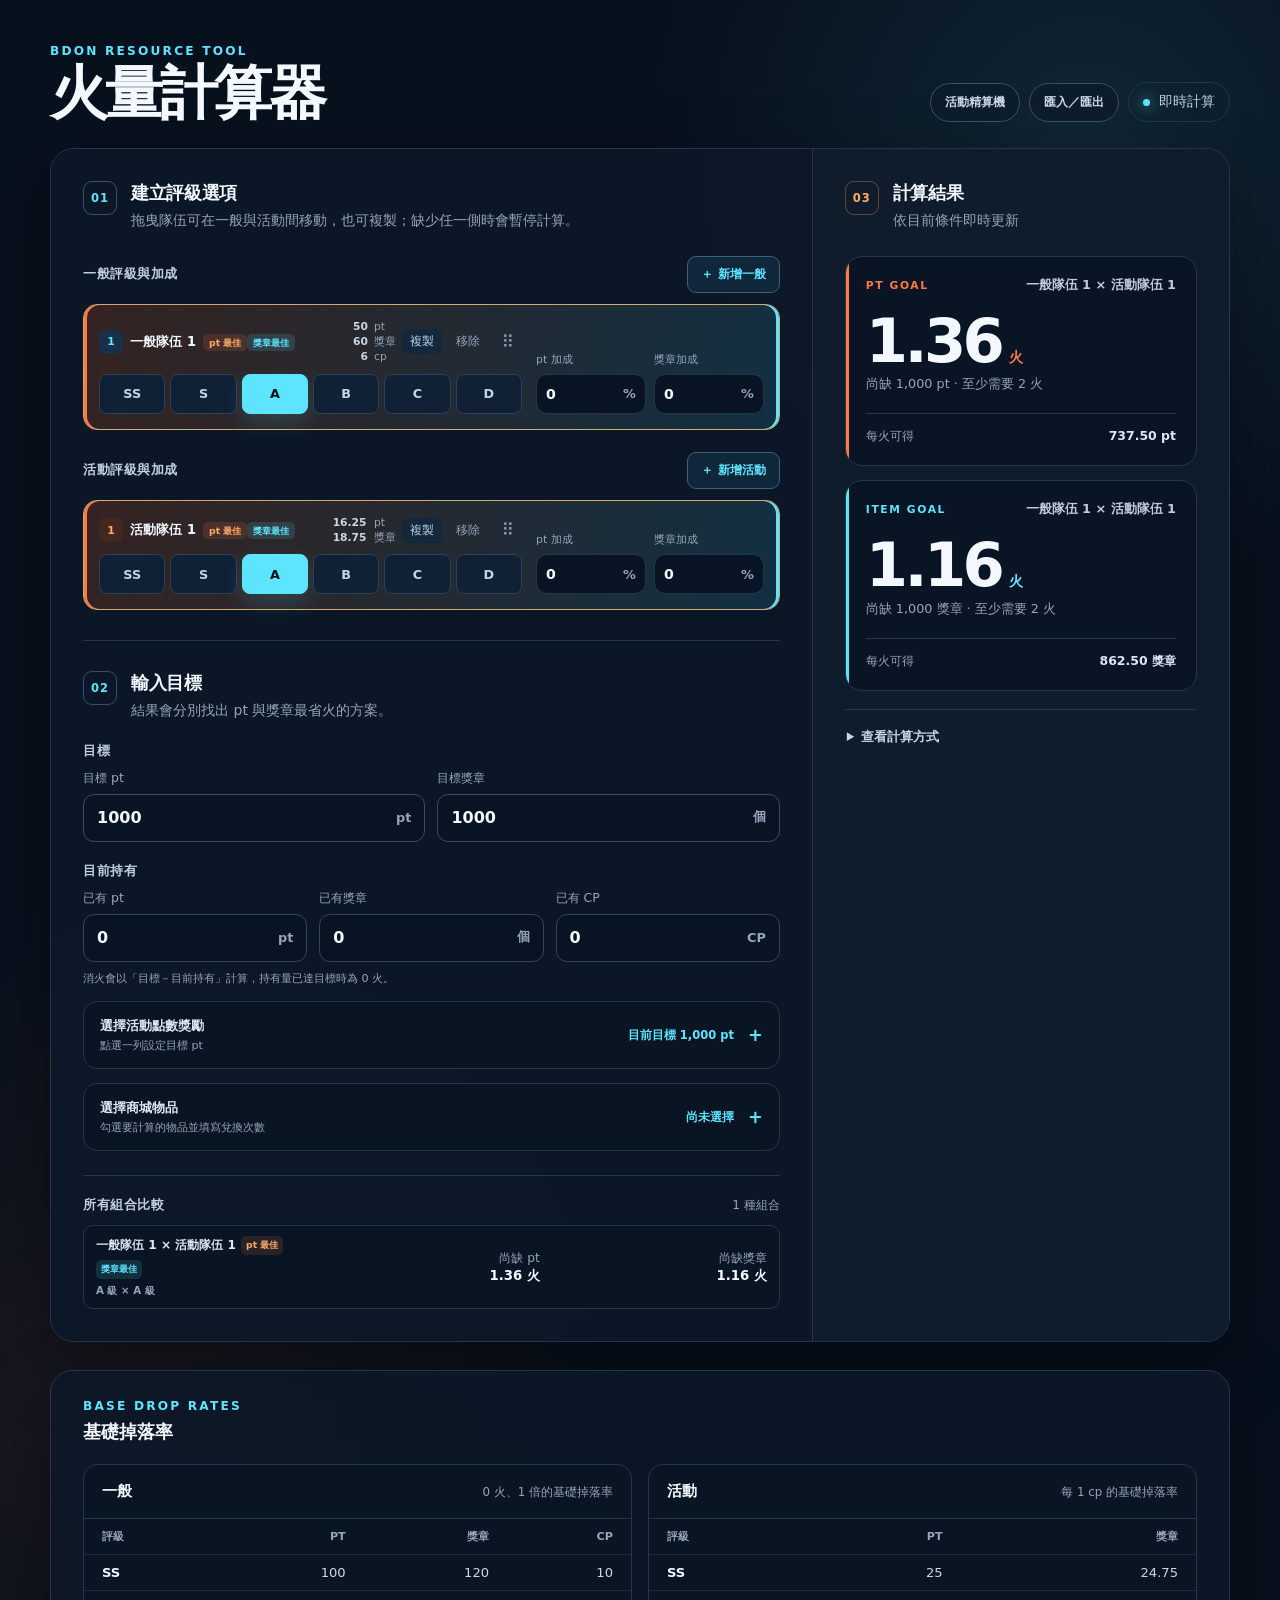
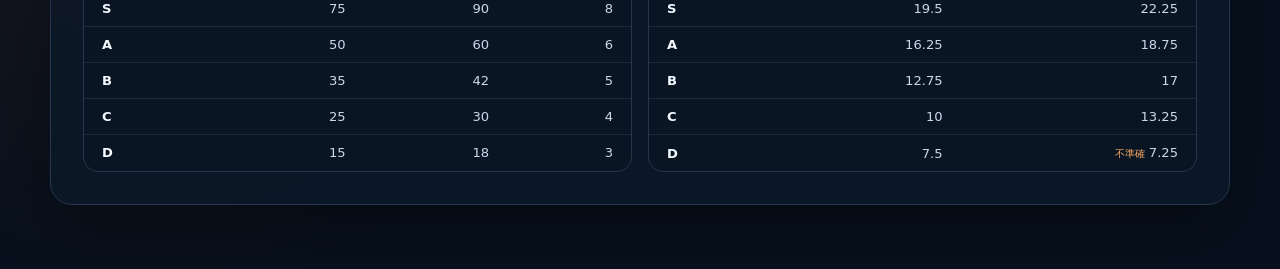
==== commit 849505f7: "Add precise event score planner" ====
--- a/bdon-calc/index.html
+++ b/bdon-calc/index.html
@@ -14,8 +14,8 @@
       type="image/svg+xml"
       href="data:image/svg+xml,%3Csvg xmlns='http://www.w3.org/2000/svg' viewBox='0 0 64 64'%3E%3Crect width='64' height='64' rx='14' fill='%2308111f'/%3E%3Cpath d='M35 8c3 12-6 14-2 23 2-6 8-8 9-15 9 10 13 19 8 29-4 8-12 12-20 11-12-1-20-9-19-20 1-9 8-15 14-22 0 8 3 10 6 13-2-8 3-13 4-19Z' fill='%23ff7a45'/%3E%3Cpath d='M32 31c1 6-4 8-3 13 1 3 6 4 8 0 2-4-1-8-3-11 6 4 9 9 7 15-2 5-7 8-12 7-7-1-11-6-9-12 2-5 7-8 8-13 1 3 2 4 4 5Z' fill='%235de4ff'/%3E%3C/svg%3E"
     />
-    <link rel="stylesheet" href="style.css?v=20261002-7" />
-    <script src="calculator.js?v=20261002-7" defer></script>
+    <link rel="stylesheet" href="style.css?v=20261002-10" />
+    <script src="calculator.js?v=20261002-10" defer></script>
   </head>
   <body>
     <main class="app-shell">
@@ -25,6 +25,7 @@
           <h1>火量計算器</h1>
         </div>
         <div class="topbar-actions">
+          <a class="data-transfer-button" href="optimizer.html" target="_blank" rel="noopener">活動精算機</a>
           <button type="button" class="data-transfer-button" id="openDataTransfer">匯入／匯出</button>
           <div class="status-chip" aria-label="計算狀態">
             <span class="status-dot" aria-hidden="true"></span>
@@ -74,7 +75,7 @@
             <div class="input-grid">
               <label>
                 <span>目標 pt</span>
-                <span class="number-input"><input id="targetPt" type="number" min="0" step="1" value="1000" inputmode="decimal" /><b>pt</b></span>
+                <span class="number-input"><input id="targetPt" type="number" min="0" max="2147483647" step="1" value="1000" inputmode="numeric" /><b>pt</b></span>
               </label>
               <label>
                 <span>目標獎章</span>
@@ -85,14 +86,18 @@
 
           <div class="input-section owned">
             <h3>目前持有</h3>
-            <div class="input-grid">
+            <div class="input-grid owned-grid">
               <label>
                 <span>已有 pt</span>
-                <span class="number-input"><input id="ownedPt" type="number" min="0" step="1" value="0" inputmode="decimal" /><b>pt</b></span>
+                <span class="number-input"><input id="ownedPt" type="number" min="0" max="2147483647" step="1" value="0" inputmode="numeric" /><b>pt</b></span>
               </label>
               <label>
                 <span>已有獎章</span>
                 <span class="number-input"><input id="ownedItem" type="number" min="0" step="1" value="0" inputmode="decimal" /><b>個</b></span>
+              </label>
+              <label>
+                <span>已有 CP</span>
+                <span class="number-input"><input id="ownedCp" type="number" min="0" step="1" value="0" inputmode="numeric" /><b>CP</b></span>
               </label>
             </div>
             <p class="input-note">消火會以「目標－目前持有」計算，持有量已達目標時為 0 火。</p>
--- a/bdon-calc/style.css
+++ b/bdon-calc/style.css
@@ -27,11 +27,12 @@
 }
 
 button, input, select { font: inherit; }
+a { color: inherit; }
 
 .app-shell { width: min(1180px, calc(100% - 40px)); margin: 0 auto; padding: 44px 0 64px; }
 .topbar { display: flex; align-items: end; justify-content: space-between; gap: 24px; margin-bottom: 26px; }
 .topbar-actions { display: flex; align-items: center; gap: 9px; }
-.data-transfer-button { padding: 10px 14px; border: 1px solid #36516c; border-radius: 999px; background: #0d1c2d; color: #c7d7e9; cursor: pointer; font-size: .78rem; font-weight: 800; }
+.data-transfer-button { padding: 10px 14px; border: 1px solid #36516c; border-radius: 999px; background: #0d1c2d; color: #c7d7e9; cursor: pointer; font-size: .78rem; font-weight: 800; text-decoration: none; }
 .data-transfer-button:hover { border-color: var(--cyan); color: var(--cyan); }
 .data-transfer-button:focus-visible { outline: 2px solid var(--cyan); outline-offset: 2px; }
 .eyebrow { margin: 0 0 6px; color: var(--cyan); font-size: .76rem; font-weight: 800; letter-spacing: .18em; }
@@ -133,6 +134,7 @@
 .input-section + .input-section { margin-top: 20px; }
 .input-section h3 { margin: 0 0 10px; color: #bfd0e4; font-size: .82rem; letter-spacing: .04em; }
 .input-grid { display: grid; grid-template-columns: 1fr 1fr; gap: 12px; }
+.input-grid.owned-grid { grid-template-columns: repeat(3, 1fr); }
 label { min-width: 0; }
 label > span:first-child { display: block; margin: 0 0 7px; color: var(--muted); font-size: .78rem; }
 .number-input { display: flex; align-items: center; height: 48px; border: 1px solid var(--line); border-radius: 11px; background: #081423; overflow: hidden; transition: border-color .18s; }
@@ -291,7 +293,7 @@
   .status-chip { padding: 8px 10px; font-size: .75rem; }
   .control-panel, .result-panel { padding: 22px 18px; }
   .rate-reference { padding: 22px 18px; }
-  .mode-grid, .input-grid { grid-template-columns: 1fr; }
+  .mode-grid, .input-grid, .input-grid.owned-grid { grid-template-columns: 1fr; }
   .shop-selection { grid-template-columns: 1fr; }
   .shop-grid { grid-template-columns: repeat(2, minmax(0, 1fr)); }
   .reward-row { grid-template-columns: 46px minmax(0, 1fr) 78px; }
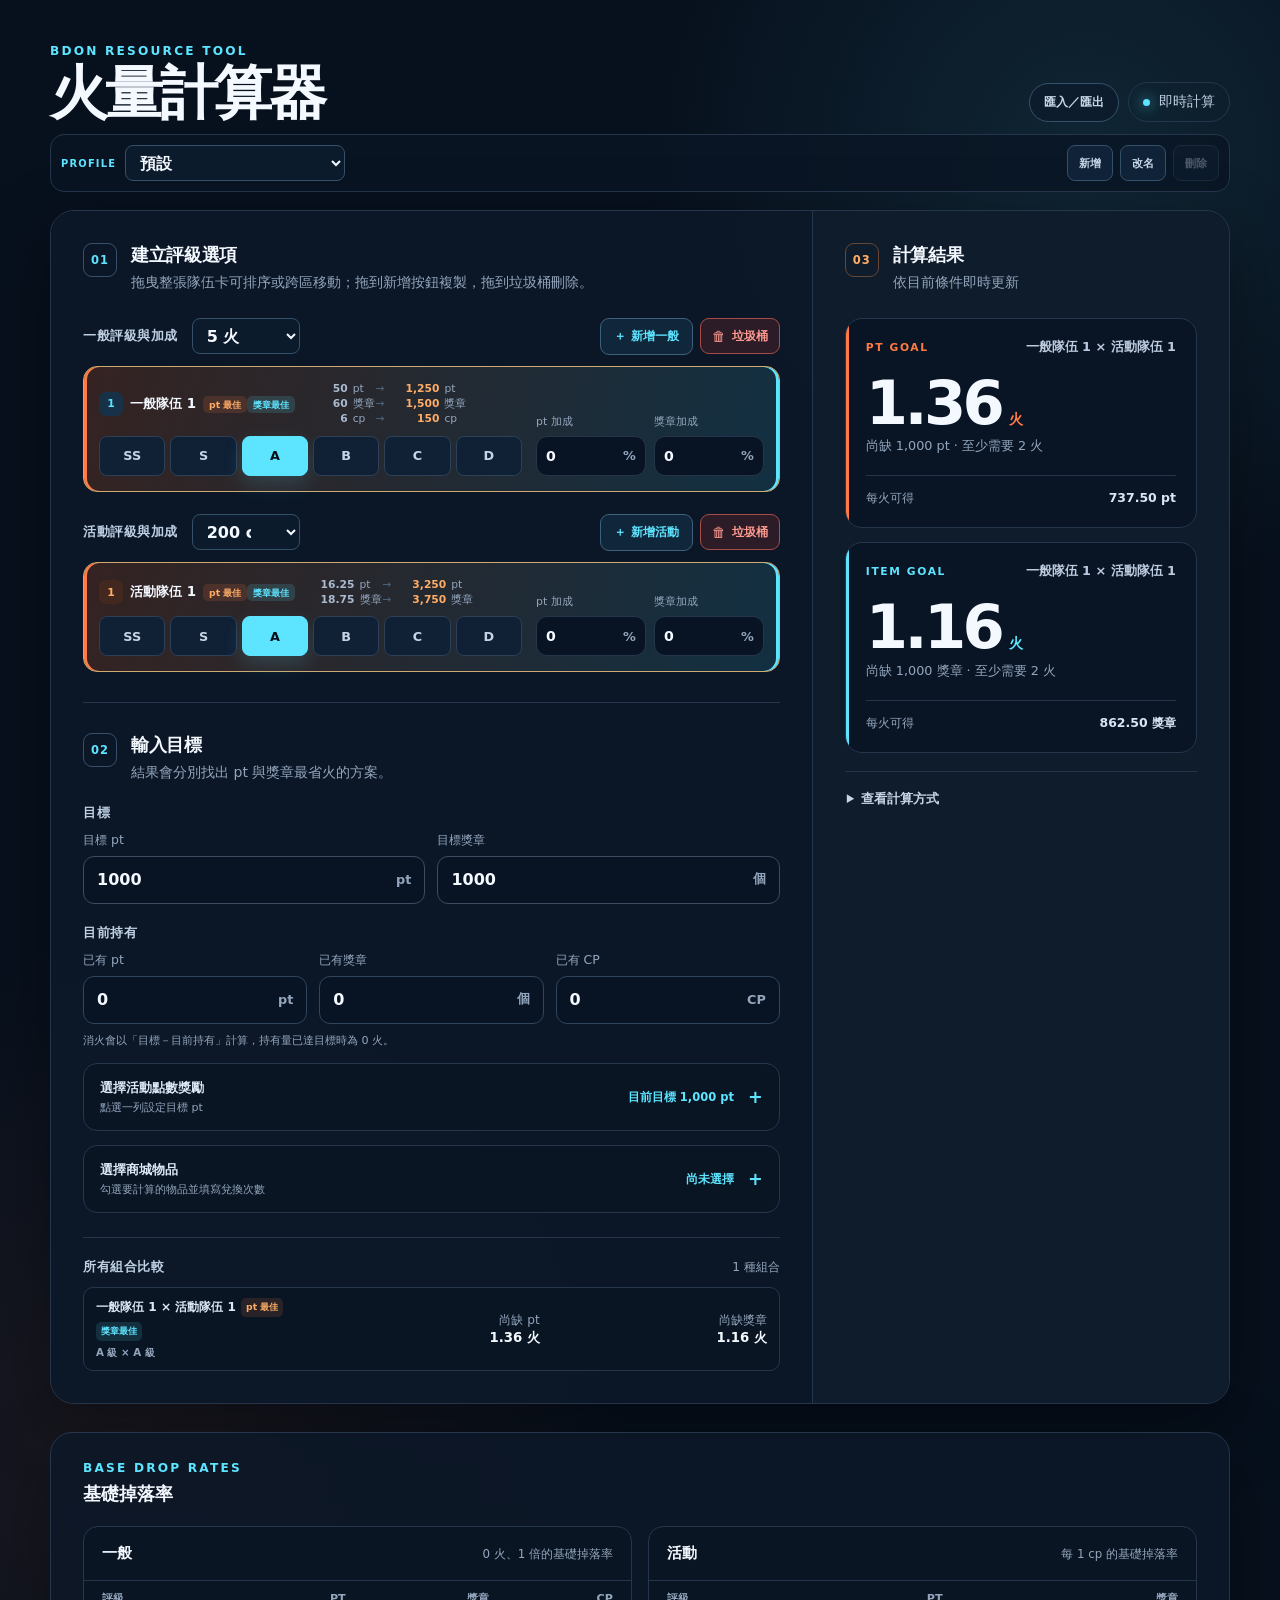
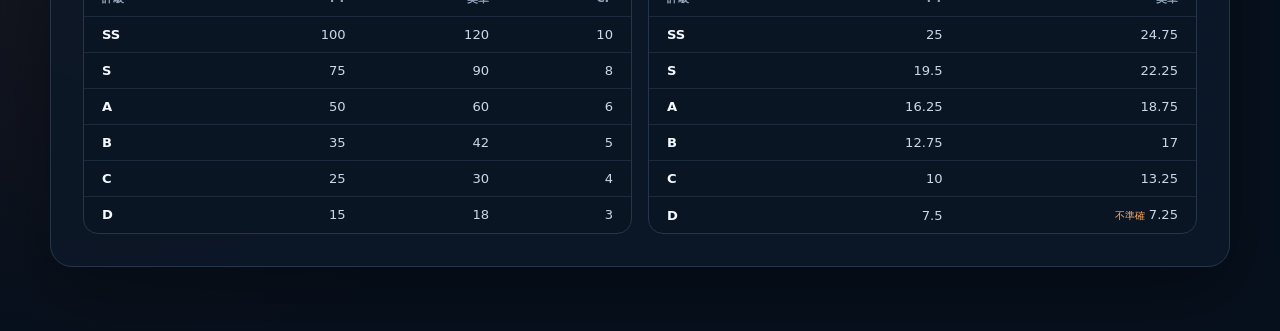
==== commit 8d802018: "Improve calculator profiles and team previews" ====
--- a/bdon-calc/index.html
+++ b/bdon-calc/index.html
@@ -14,9 +14,66 @@
       type="image/svg+xml"
       href="data:image/svg+xml,%3Csvg xmlns='http://www.w3.org/2000/svg' viewBox='0 0 64 64'%3E%3Crect width='64' height='64' rx='14' fill='%2308111f'/%3E%3Cpath d='M35 8c3 12-6 14-2 23 2-6 8-8 9-15 9 10 13 19 8 29-4 8-12 12-20 11-12-1-20-9-19-20 1-9 8-15 14-22 0 8 3 10 6 13-2-8 3-13 4-19Z' fill='%23ff7a45'/%3E%3Cpath d='M32 31c1 6-4 8-3 13 1 3 6 4 8 0 2-4-1-8-3-11 6 4 9 9 7 15-2 5-7 8-12 7-7-1-11-6-9-12 2-5 7-8 8-13 1 3 2 4 4 5Z' fill='%235de4ff'/%3E%3C/svg%3E"
     />
-    <link rel="stylesheet" href="style.css?v=20261002-10" />
-    <script src="calculator.js?v=20261002-10" defer></script>
-  </head>
+    <link rel="stylesheet" href="style.css?v=20261003-11" />
+    <script src="profiles.js?v=20261003-1" defer></script>
+    <script src="calculator.js?v=20261003-10" defer></script>
+    <style>
+      .normal-section-toolbar,
+      .event-section-toolbar {
+        align-items: center;
+        flex-wrap: nowrap;
+        justify-content: flex-start;
+        overflow-x: auto;
+        overflow-y: hidden;
+        scrollbar-width: thin;
+      }
+
+      .normal-section-toolbar h3,
+      .event-section-toolbar h3 {
+        flex: 0 0 auto;
+        white-space: nowrap;
+      }
+
+      .fire-display-select,
+      .event-cp-select {
+        flex: 0 0 auto;
+        width: 108px;
+        height: 36px;
+        padding: 0 32px 0 10px;
+        border: 1px solid #35506a;
+        border-radius: 8px;
+        outline: 0;
+        background: #0c1b2c;
+        color: var(--text);
+        cursor: pointer;
+        font-weight: 800;
+      }
+
+      .fire-display-select:focus-visible,
+      .event-cp-select:focus-visible {
+        outline: 2px solid var(--cyan);
+        outline-offset: 2px;
+      }
+
+      .fire-display-select option,
+      .event-cp-select option {
+        color: var(--text);
+        background: #0c1b2c;
+      }
+
+      .normal-section-toolbar .section-toolbar-actions,
+      .event-section-toolbar .section-toolbar-actions {
+        flex: 0 0 auto;
+        width: auto;
+        margin-left: auto;
+      }
+
+      .normal-section-toolbar .section-toolbar-actions .add-plan,
+      .event-section-toolbar .section-toolbar-actions .add-plan {
+        flex: 0 0 auto;
+      }
+    </style>
+</head>
   <body>
     <main class="app-shell">
       <header class="topbar">
@@ -25,7 +82,6 @@
           <h1>火量計算器</h1>
         </div>
         <div class="topbar-actions">
-          <a class="data-transfer-button" href="optimizer.html" target="_blank" rel="noopener">活動精算機</a>
           <button type="button" class="data-transfer-button" id="openDataTransfer">匯入／匯出</button>
           <div class="status-chip" aria-label="計算狀態">
             <span class="status-dot" aria-hidden="true"></span>
@@ -33,6 +89,8 @@
           </div>
         </div>
       </header>
+
+      <div class="profile-toolbar" data-profile-controls aria-label="Profile 管理"></div>
 
       <div class="workspace">
         <section class="control-panel" aria-label="計算條件">
@@ -40,22 +98,47 @@
             <span class="step-number">01</span>
             <div>
               <h2>建立評級選項</h2>
-              <p>拖曳隊伍可在一般與活動間移動，也可複製；缺少任一側時會暫停計算。</p>
+              <p>拖曳整張隊伍卡可排序或跨區移動；拖到新增按鈕複製，拖到垃圾桶刪除。</p>
             </div>
           </div>
 
           <div class="option-section normal-options-section">
-            <div class="section-toolbar">
+            <div class="section-toolbar normal-section-toolbar">
               <h3>一般評級與加成</h3>
-              <button type="button" class="add-plan" id="addNormal">＋ 新增一般</button>
+              <select class="fire-display-select" id="normalFireSelect" aria-label="每場獎勵顯示火量">
+         <option value="0">0 火</option>
+         <option value="1">1 火</option>
+         <option value="2">2 火</option>
+         <option value="3">3 火</option>
+         <option value="4">4 火</option>
+         <option value="5">5 火</option>
+         <option value="10">10 火</option>
+              </select>
+              <div class="section-toolbar-actions">
+                <button type="button" class="add-plan" id="addNormal" data-copy-drop="normal">＋ 新增一般</button>
+                <div class="drag-trash" id="optionTrash" aria-label="拖曳至此刪除隊伍" title="將隊伍拖曳到這裡刪除">
+                  <span aria-hidden="true">🗑</span><b>垃圾桶</b>
+                </div>
+              </div>
             </div>
             <div class="option-list" id="normalOptions" data-option-list="normal"></div>
           </div>
 
           <div class="option-section event-options-section">
-            <div class="section-toolbar">
+            <div class="section-toolbar event-section-toolbar">
               <h3>活動評級與加成</h3>
-              <button type="button" class="add-plan" id="addEvent">＋ 新增活動</button>
+              <select class="event-cp-select" id="eventCpSelect" aria-label="每場活動關卡 CP">
+                <option value="200">200 cp</option>
+                <option value="400">400 cp</option>
+                <option value="800">800 cp</option>
+                <option value="1600">1600 cp</option>
+              </select>
+              <div class="section-toolbar-actions">
+                <button type="button" class="add-plan" id="addEvent" data-copy-drop="event">＋ 新增活動</button>
+                <div class="drag-trash" id="eventOptionTrash" aria-label="拖曳至此刪除隊伍" title="將隊伍拖曳到這裡刪除">
+                  <span aria-hidden="true">🗑</span><b>垃圾桶</b>
+                </div>
+              </div>
             </div>
             <div class="option-list" id="eventOptions" data-option-list="event"></div>
           </div>
@@ -134,6 +217,7 @@
         </section>
 
         <aside class="result-panel" aria-live="polite">
+          <div class="result-panel-sticky">
           <div class="panel-heading light">
             <span class="step-number">03</span>
             <div>
@@ -163,6 +247,7 @@
               <p><b>獎章</b> = max（目標獎章－已有獎章，0）÷［5 ×（一般獎章 ×（1＋一般獎章加成）＋一般 cp × 活動獎章 ×（1＋活動獎章加成））］</p>
             </div>
           </details>
+          </div>
         </aside>
       </div>
 
@@ -226,7 +311,7 @@
 
       <section class="transfer-section">
         <h3>匯出</h3>
-        <p>Base64 內容是 UTF-8 JSON，可用來在其他瀏覽器還原目前設定。</p>
+        <p>只匯出目前 profile；Base64 內容是 UTF-8 JSON，可用來在其他瀏覽器還原設定。</p>
         <label>
           <span>Base64 資料</span>
           <textarea id="exportData" readonly rows="5" spellcheck="false"></textarea>
@@ -239,7 +324,7 @@
 
       <section class="transfer-section">
         <h3>匯入</h3>
-        <p>可貼上此工具匯出的 Base64，或直接貼上原始 JSON。</p>
+        <p>可貼上此工具匯出的 Base64 或 JSON；只會覆蓋目前 profile。</p>
         <label>
           <span>Base64 或 JSON</span>
           <textarea id="importData" rows="5" spellcheck="false" placeholder="貼上資料…"></textarea>
@@ -254,5 +339,5 @@
         <p class="transfer-status" id="transferStatus" role="status" aria-live="polite"></p>
       </section>
     </dialog>
-  </body>
+</body>
 </html>
--- a/bdon-calc/style.css
+++ b/bdon-calc/style.css
@@ -30,7 +30,7 @@
 a { color: inherit; }
 
 .app-shell { width: min(1180px, calc(100% - 40px)); margin: 0 auto; padding: 44px 0 64px; }
-.topbar { display: flex; align-items: end; justify-content: space-between; gap: 24px; margin-bottom: 26px; }
+.topbar { display: flex; align-items: end; justify-content: space-between; gap: 24px; margin-bottom: 12px; }
 .topbar-actions { display: flex; align-items: center; gap: 9px; }
 .data-transfer-button { padding: 10px 14px; border: 1px solid #36516c; border-radius: 999px; background: #0d1c2d; color: #c7d7e9; cursor: pointer; font-size: .78rem; font-weight: 800; text-decoration: none; }
 .data-transfer-button:hover { border-color: var(--cyan); color: var(--cyan); }
@@ -39,10 +39,20 @@
 h1 { margin: 0; font-size: clamp(2rem, 5vw, 3.65rem); line-height: 1; letter-spacing: -.055em; }
 .status-chip { display: flex; align-items: center; gap: 9px; padding: 10px 14px; border: 1px solid var(--line); border-radius: 999px; color: #bfd0e4; font-size: .86rem; }
 .status-dot { width: 7px; height: 7px; border-radius: 50%; background: var(--cyan); box-shadow: 0 0 14px var(--cyan); }
-
-.workspace { display: grid; grid-template-columns: minmax(0, 1.55fr) minmax(310px, .85fr); border: 1px solid var(--line); border-radius: 24px; overflow: hidden; box-shadow: var(--shadow); }
+.profile-toolbar { display: flex; align-items: end; gap: 7px; margin-bottom: 18px; padding: 10px; border: 1px solid var(--line); border-radius: 14px; background: rgb(10 22 37 / 86%); }
+.profile-select-label { display: grid; grid-template-columns: auto minmax(140px, 220px); align-items: center; gap: 9px; margin-right: auto; }
+.profile-select-label > span:first-child { margin: 0; color: var(--cyan); font-size: .62rem; font-weight: 900; letter-spacing: .12em; }
+.profile-select-label select { height: 36px; padding: 0 32px 0 10px; border: 1px solid #35506a; border-radius: 8px; outline: 0; background: #0c1b2c; color: var(--text); cursor: pointer; font-weight: 800; }
+.profile-select-label select:focus-visible { outline: 2px solid var(--cyan); outline-offset: 2px; }
+.profile-toolbar button { height: 36px; padding: 0 11px; border: 1px solid #35506a; border-radius: 8px; background: #102238; color: #c6d6e8; cursor: pointer; font-size: .7rem; font-weight: 800; }
+.profile-toolbar button:hover:not(:disabled) { border-color: var(--cyan); color: var(--cyan); }
+.profile-toolbar button.profile-delete:hover:not(:disabled) { border-color: var(--orange); color: #ff9b79; }
+.profile-toolbar button:disabled { opacity: .35; cursor: not-allowed; }
+
+.workspace { display: grid; grid-template-columns: minmax(0, 1.55fr) minmax(310px, .85fr); border: 1px solid var(--line); border-radius: 24px; overflow: clip; box-shadow: var(--shadow); }
 .control-panel { padding: 32px; background: rgb(12 24 40 / 94%); }
 .result-panel { padding: 32px; background: #0f1c2c; border-left: 1px solid var(--line); }
+.result-panel-sticky { min-width: 0; }
 .panel-heading { display: flex; gap: 14px; align-items: start; margin-bottom: 24px; }
 .panel-heading.compact { margin-bottom: 20px; }
 .step-number { display: grid; place-items: center; width: 34px; height: 34px; flex: 0 0 34px; border: 1px solid #38506b; border-radius: 9px; color: var(--cyan); font-size: .72rem; font-weight: 900; letter-spacing: .08em; }
@@ -66,22 +76,37 @@
 .section-toolbar { display: flex; align-items: center; justify-content: space-between; gap: 14px; margin-bottom: 11px; }
 .section-toolbar h3 { margin: 0; color: #bfd0e4; font-size: .82rem; letter-spacing: .04em; }
 .section-toolbar > span { color: var(--muted); font-size: .76rem; }
+.normal-toolbar-main { display: flex; align-items: center; flex-wrap: wrap; gap: 9px 13px; min-width: 0; }
+.fire-display-options { display: flex; align-items: center; flex-wrap: wrap; gap: 4px; }
+.fire-display-options > span { margin-right: 2px; color: var(--muted); font-size: .63rem; }
+.fire-display-options button { height: 28px; padding: 0 7px; border: 1px solid #30465d; border-radius: 7px; background: #0d1d2f; color: #9fb2c7; cursor: pointer; font-size: .62rem; }
+.fire-display-options button b { color: #71869c; font-size: .57rem; }
+.fire-display-options button:hover { border-color: var(--cyan); color: var(--cyan); }
+.fire-display-options button.active { border-color: var(--cyan); background: rgb(93 228 255 / 14%); color: var(--cyan); box-shadow: inset 0 0 0 1px rgb(93 228 255 / 8%); }
+.fire-display-options button.active b { color: var(--cyan); }
+.section-toolbar-actions { display: flex; align-items: center; gap: 7px; }
 .add-plan { padding: 9px 13px; border: 1px solid #3e617b; border-radius: 9px; background: #10263a; color: var(--cyan); cursor: pointer; font-size: .78rem; font-weight: 800; }
 .add-plan:hover { border-color: var(--cyan); background: #143149; }
+.add-plan.drop-active { border-color: var(--cyan); background: var(--cyan); color: #061019; box-shadow: 0 0 22px rgb(93 228 255 / 25%); }
 .add-plan:focus-visible, .remove-plan:focus-visible, .copy-option:focus-visible, .drag-handle:focus-visible { outline: 2px solid var(--cyan); outline-offset: 2px; }
 .option-section + .option-section { margin-top: 22px; }
 .option-list { display: grid; gap: 10px; min-height: 76px; padding: 3px; margin: -3px; border-radius: 16px; transition: background .18s, box-shadow .18s; }
 .option-list:empty::before { content: "拖曳隊伍到這裡"; display: grid; place-items: center; min-height: 70px; border: 1px dashed #38506b; border-radius: 14px; color: var(--muted); font-size: .78rem; }
 .option-list.drag-over { background: rgb(93 228 255 / 6%); box-shadow: 0 0 0 1px rgb(93 228 255 / 35%); }
-.option-card { display: grid; grid-template-columns: minmax(0, 1.3fr) minmax(190px, .7fr); gap: 14px; padding: 15px; border: 1px solid var(--line); border-radius: 14px; background: #091523; transition: border-color .18s, background .18s, box-shadow .18s; }
+.option-card { position: relative; display: grid; grid-template-columns: minmax(0, 1.3fr) minmax(190px, .7fr); gap: 14px; padding: 15px; border: 1px solid var(--line); border-radius: 14px; background: #091523; cursor: grab; transition: border-color .18s, background .18s, box-shadow .18s, opacity .18s; }
+.option-card:active { cursor: grabbing; }
+.option-card input, .option-card button, .option-card label, .option-card [contenteditable="true"] { cursor: auto; }
 .option-card.dragging { opacity: .48; }
+.option-card.drop-before::before, .option-card.drop-after::after { position: absolute; z-index: 4; right: 4px; left: 4px; height: 3px; border-radius: 99px; background: var(--cyan); box-shadow: 0 0 12px rgb(93 228 255 / 70%); content: ""; pointer-events: none; }
+.option-card.drop-before::before { top: -7px; }
+.option-card.drop-after::after { bottom: -7px; }
 .option-card.best-pt { border-color: rgb(255 122 69 / 80%); background: rgb(65 38 31 / 72%); box-shadow: inset 3px 0 var(--orange); }
 .option-card.best-item { border-color: rgb(93 228 255 / 80%); background: rgb(20 55 73 / 72%); box-shadow: inset 3px 0 var(--cyan); }
 .option-card.best-both { border-color: #cfaa72; background: linear-gradient(105deg, rgb(65 38 31 / 78%), rgb(20 55 73 / 78%)); box-shadow: inset 3px 0 var(--orange), inset -3px 0 var(--cyan); }
 .option-main { min-width: 0; }
 .option-head { display: flex; align-items: center; justify-content: space-between; gap: 12px; margin-bottom: 10px; }
-.option-title { display: flex; align-items: center; flex-wrap: wrap; gap: 7px; font-size: .84rem; font-weight: 800; }
-.option-name { min-width: 3rem; padding: 3px 5px; margin: -3px -5px; border-radius: 5px; cursor: text; }
+.option-title { display: flex; align-items: center; flex-wrap: wrap; gap: 7px; min-width: 0; font-size: .84rem; font-weight: 800; }
+.option-name { min-width: 3rem; padding: 3px 5px; margin: -3px -5px; border-radius: 5px; cursor: text; overflow-wrap: anywhere; }
 .option-name:hover { background: rgb(255 255 255 / 6%); }
 .option-name:focus { outline: 1px solid var(--cyan); background: #081423; }
 .option-index { display: grid; place-items: center; width: 24px; height: 24px; border-radius: 7px; background: #173149; color: var(--cyan); font-size: .68rem; }
@@ -94,6 +119,16 @@
 .rate-summary em { color: #c9d7e8; font-style: normal; font-weight: 700; text-align: left; }
 .rate-summary em.phantom { visibility: hidden; }
 .rate-summary i { padding-left: 6px; font-style: normal; text-align: left; }
+.normal-rate-preview { display: block; min-width: 205px; }
+.rate-preview-grid { display: grid; grid-template-columns: 4.5ch max-content 1.5ch 8ch max-content; gap: 2px 0; align-items: baseline; color: var(--muted); font-size: .67rem; line-height: 1.25; font-variant-numeric: tabular-nums; }
+.rate-preview-grid.decimal-rate-preview { grid-template-columns: 5.5ch max-content 1.5ch 8ch max-content; }
+.rate-preview-row { display: contents; }
+.rate-preview-row b { color: #aabbd0; text-align: right; }
+.decimal-preview-number { display: inline-flex; justify-content: flex-end; white-space: nowrap; }
+.phantom-decimal { visibility: hidden; }
+.rate-preview-row i { padding-left: 5px; font-style: normal; }
+.rate-preview-row em { color: #50677e; font-style: normal; text-align: center; }
+.rate-preview-row strong { color: var(--orange-soft); text-align: right; }
 .winner-mark { padding: 3px 6px; border-radius: 5px; background: rgb(255 122 69 / 14%); color: var(--orange-soft); font-size: .58rem; }
 .winner-mark.item { background: rgb(93 228 255 / 14%); color: var(--cyan); }
 .option-actions { display: flex; align-items: center; gap: 6px; }
@@ -102,6 +137,11 @@
 .drag-handle { display: grid; place-items: center; width: 28px; height: 28px; border-radius: 7px; color: #8095ad; cursor: grab; font-size: 1.1rem; user-select: none; }
 .drag-handle:hover { background: #172a3e; color: var(--text); }
 .drag-handle:active { cursor: grabbing; }
+.drag-trash { display: flex; align-items: center; gap: 6px; height: 36px; padding: 0 11px; border: 1px solid #a64d47; border-radius: 9px; background: rgb(112 38 38 / 32%); color: #ff9b91; transition: border-color .18s, background .18s, color .18s, box-shadow .18s; }
+.drag-trash > span { font-size: .85rem; }
+.drag-trash b { font-size: .72rem; }
+body.option-is-dragging .drag-trash { border-color: #ff635b; background: rgb(161 48 48 / 42%); color: #ffc0ba; }
+.drag-trash.drop-active { border-color: #ff4f47; background: rgb(219 55 55 / 42%); color: #fff; box-shadow: 0 0 22px rgb(255 79 71 / 32%); }
 .option-card .rank-options { gap: 5px; }
 .option-card .rank { height: 40px; border-radius: 8px; font-size: .8rem; }
 .option-bonuses { display: grid; grid-template-columns: 1fr 1fr; gap: 8px; align-self: end; }
@@ -279,6 +319,13 @@
 .reference-card tbody td { color: #c9d7e8; }
 .reference-card tbody tr:last-child th, .reference-card tbody tr:last-child td { border-bottom: 0; }
 
+@media (min-width: 881px) {
+  .result-panel-sticky {
+    position: sticky;
+    top: 20px;
+  }
+}
+
 @media (max-width: 880px) {
   .workspace { grid-template-columns: 1fr; }
   .result-panel { border-top: 1px solid var(--line); border-left: 0; }
@@ -291,6 +338,9 @@
   .topbar { align-items: start; }
   .topbar-actions { align-items: flex-end; flex-direction: column-reverse; }
   .status-chip { padding: 8px 10px; font-size: .75rem; }
+  .profile-toolbar { align-items: stretch; flex-wrap: wrap; }
+  .profile-select-label { grid-template-columns: auto 1fr; width: 100%; margin: 0; }
+  .profile-toolbar button { flex: 1; }
   .control-panel, .result-panel { padding: 22px 18px; }
   .rate-reference { padding: 22px 18px; }
   .mode-grid, .input-grid, .input-grid.owned-grid { grid-template-columns: 1fr; }
@@ -304,6 +354,16 @@
   .plan-mode { grid-template-columns: 1fr; }
   .rank-card legend { align-items: start; flex-direction: column; gap: 4px; }
   .rank-card legend small { text-align: left; }
+  .section-toolbar { align-items: flex-start; flex-wrap: wrap; }
+  .normal-toolbar-main { width: 100%; }
+  .fire-display-options { width: 100%; }
+  .fire-display-options > span { width: 100%; }
+  .fire-display-options button { flex: 1 1 calc(25% - 4px); }
+  .option-head { display: grid; grid-template-columns: minmax(0, 1fr) auto; align-items: start; }
+  .normal-rate-preview { width: auto; min-width: 155px; }
+  .rate-preview-grid { grid-template-columns: 3.5ch max-content 1.2ch minmax(5.5ch, 1fr) max-content; font-size: .61rem; }
+  .section-toolbar-actions { width: 100%; }
+  .section-toolbar-actions .add-plan { flex: 1; }
   .rank-options { gap: 5px; }
   .rank { height: 46px; }
 }
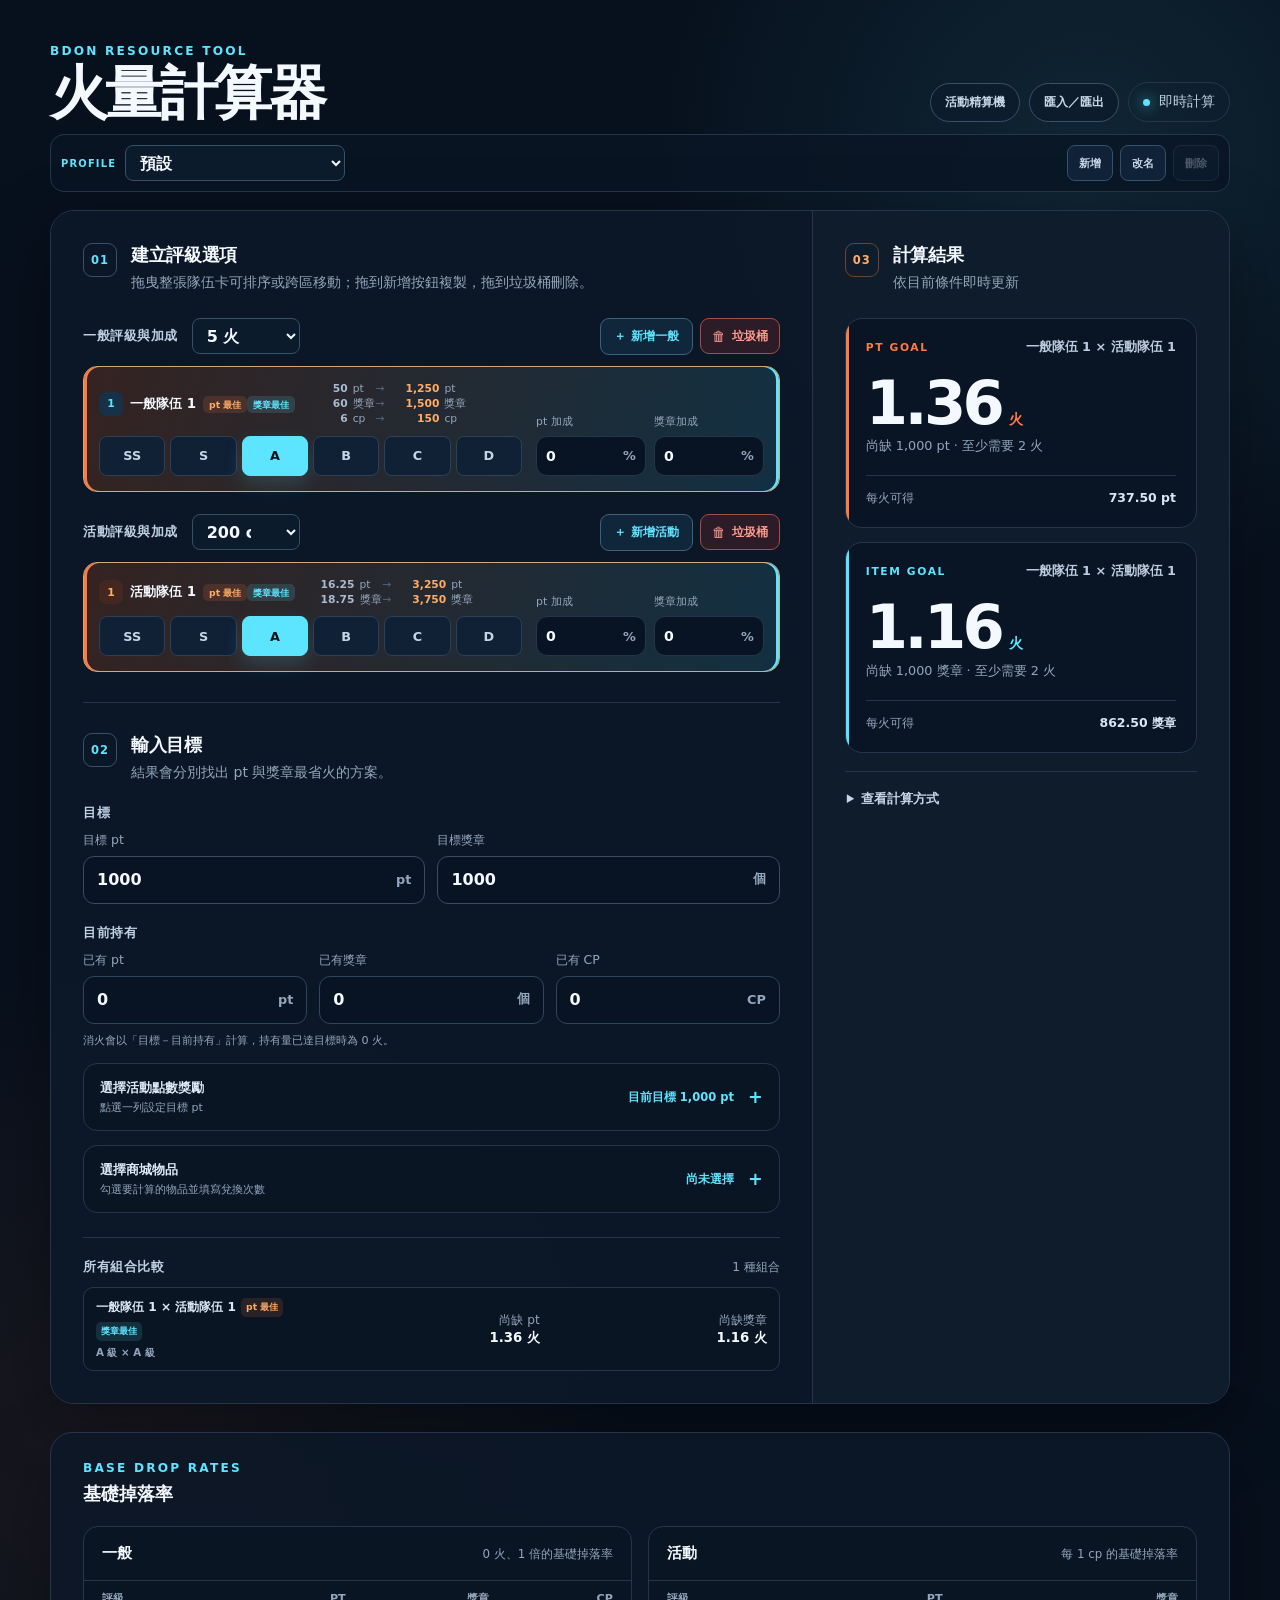
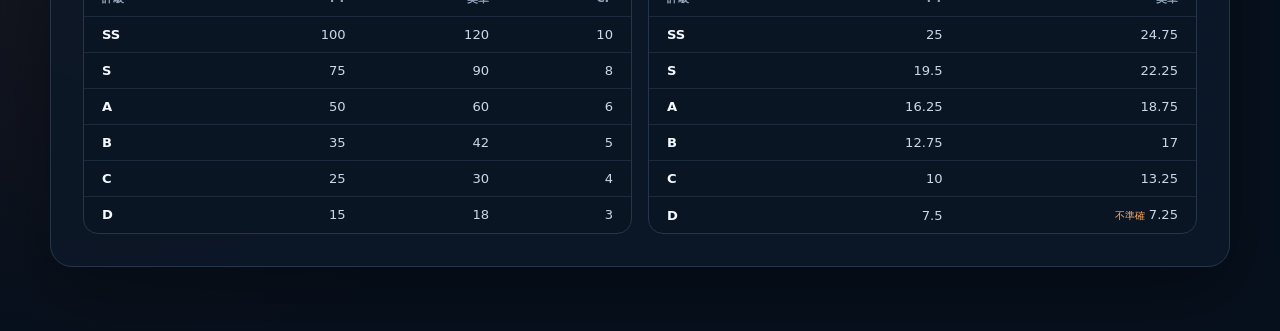
==== commit d40a3e51: "Implement and verify precise event planner" ====
--- a/bdon-calc/index.html
+++ b/bdon-calc/index.html
@@ -15,7 +15,7 @@
       href="data:image/svg+xml,%3Csvg xmlns='http://www.w3.org/2000/svg' viewBox='0 0 64 64'%3E%3Crect width='64' height='64' rx='14' fill='%2308111f'/%3E%3Cpath d='M35 8c3 12-6 14-2 23 2-6 8-8 9-15 9 10 13 19 8 29-4 8-12 12-20 11-12-1-20-9-19-20 1-9 8-15 14-22 0 8 3 10 6 13-2-8 3-13 4-19Z' fill='%23ff7a45'/%3E%3Cpath d='M32 31c1 6-4 8-3 13 1 3 6 4 8 0 2-4-1-8-3-11 6 4 9 9 7 15-2 5-7 8-12 7-7-1-11-6-9-12 2-5 7-8 8-13 1 3 2 4 4 5Z' fill='%235de4ff'/%3E%3C/svg%3E"
     />
     <link rel="stylesheet" href="style.css?v=20261003-11" />
-    <script src="profiles.js?v=20261003-1" defer></script>
+    <script src="profiles.js?v=20261003-2" defer></script>
     <script src="calculator.js?v=20261003-10" defer></script>
     <style>
       .normal-section-toolbar,
@@ -82,6 +82,7 @@
           <h1>火量計算器</h1>
         </div>
         <div class="topbar-actions">
+          <a class="data-transfer-button" href="optimizer.html" target="_blank" rel="noopener">活動精算機</a>
           <button type="button" class="data-transfer-button" id="openDataTransfer">匯入／匯出</button>
           <div class="status-chip" aria-label="計算狀態">
             <span class="status-dot" aria-hidden="true"></span>
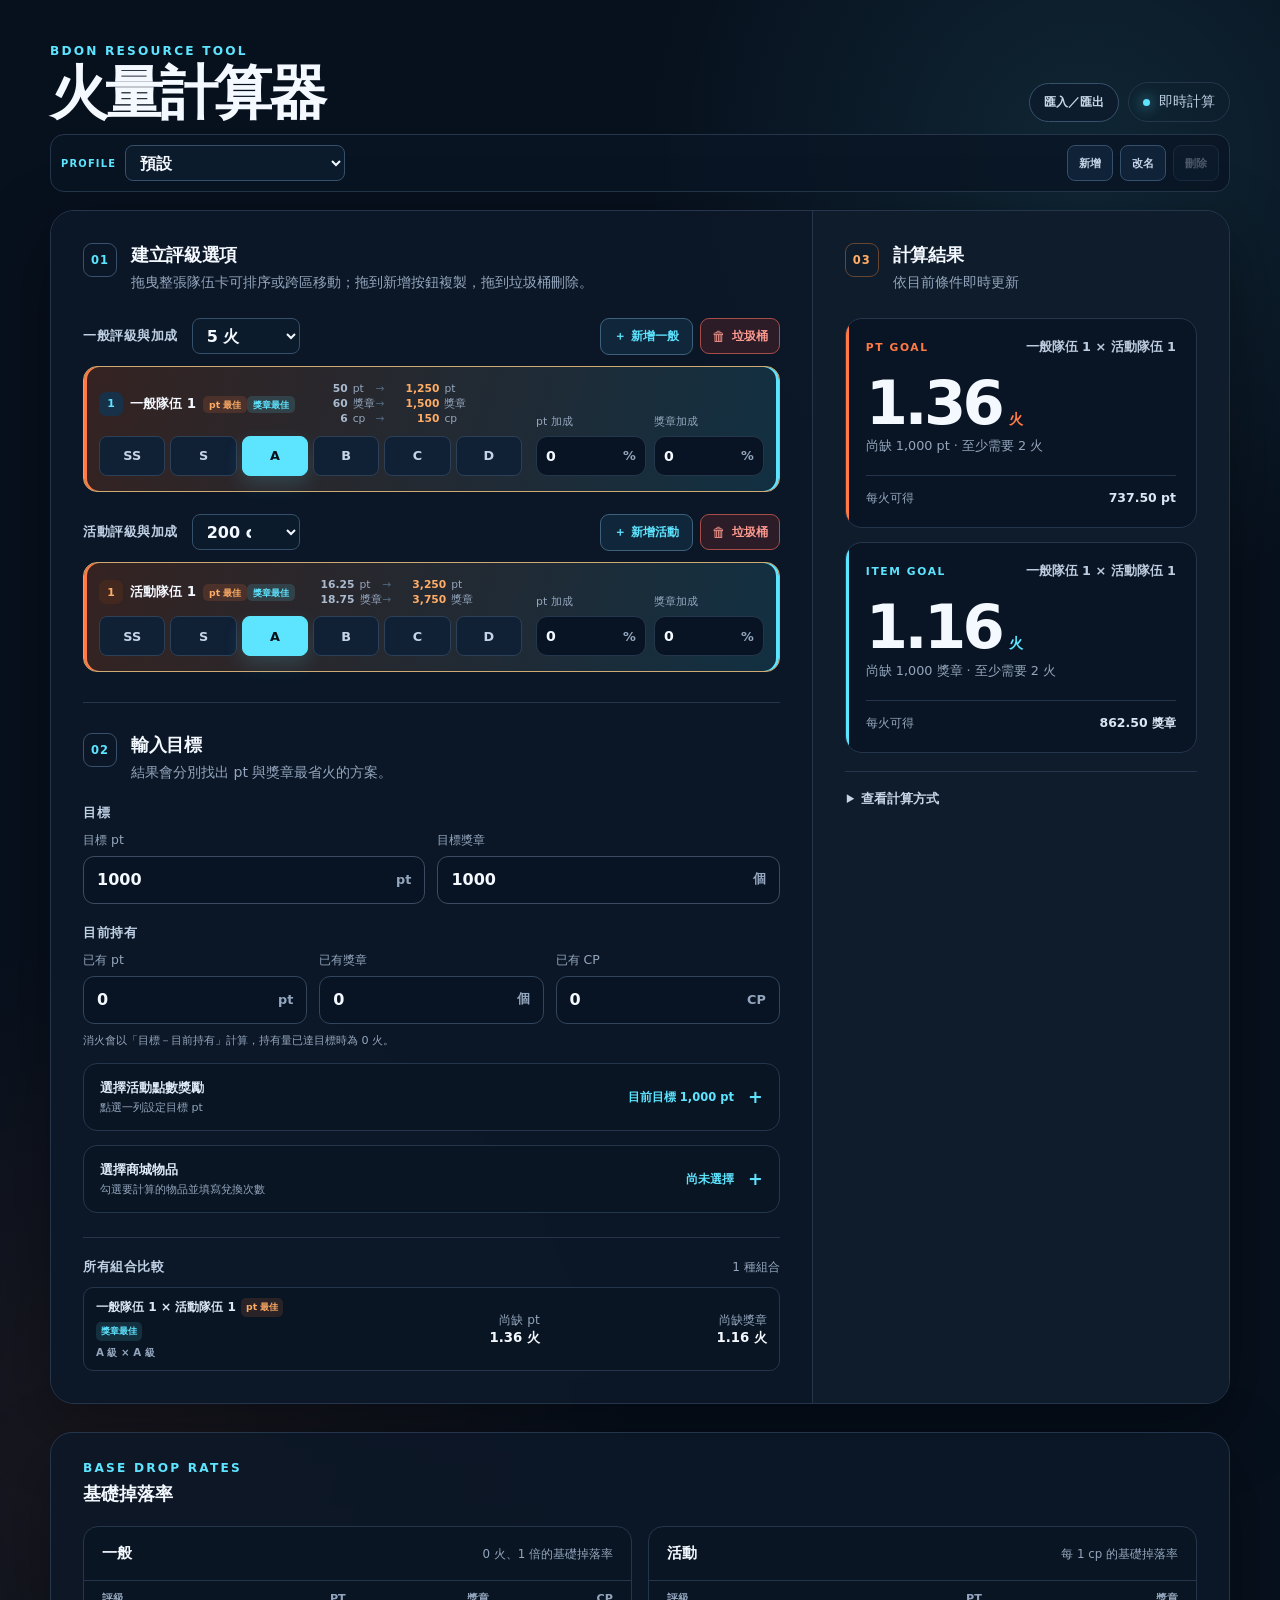
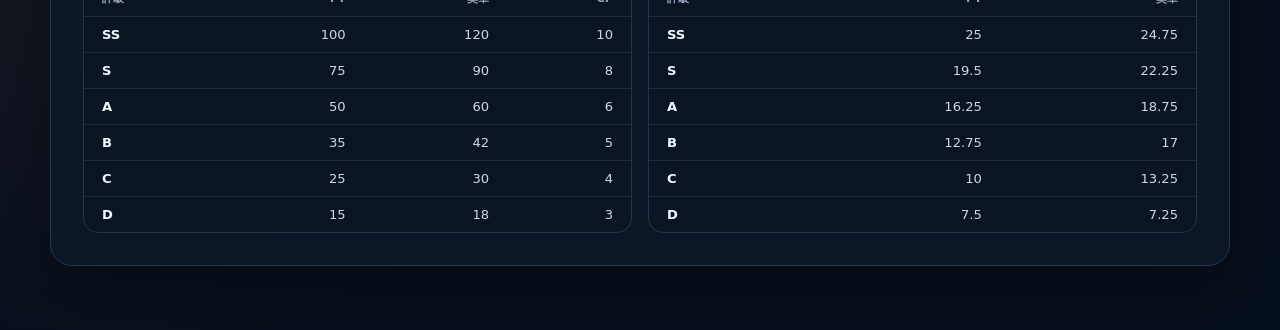
==== commit 6e69b477: "Support half-percent team bonuses" ====
--- a/bdon-calc/index.html
+++ b/bdon-calc/index.html
@@ -14,9 +14,9 @@
       type="image/svg+xml"
       href="data:image/svg+xml,%3Csvg xmlns='http://www.w3.org/2000/svg' viewBox='0 0 64 64'%3E%3Crect width='64' height='64' rx='14' fill='%2308111f'/%3E%3Cpath d='M35 8c3 12-6 14-2 23 2-6 8-8 9-15 9 10 13 19 8 29-4 8-12 12-20 11-12-1-20-9-19-20 1-9 8-15 14-22 0 8 3 10 6 13-2-8 3-13 4-19Z' fill='%23ff7a45'/%3E%3Cpath d='M32 31c1 6-4 8-3 13 1 3 6 4 8 0 2-4-1-8-3-11 6 4 9 9 7 15-2 5-7 8-12 7-7-1-11-6-9-12 2-5 7-8 8-13 1 3 2 4 4 5Z' fill='%235de4ff'/%3E%3C/svg%3E"
     />
-    <link rel="stylesheet" href="style.css?v=20261003-11" />
-    <script src="profiles.js?v=20261003-2" defer></script>
-    <script src="calculator.js?v=20261003-10" defer></script>
+    <link rel="stylesheet" href="style.css?v=20261003-12" />
+    <script src="profiles.js?v=20261003-1" defer></script>
+    <script src="calculator.js?v=20261003-12" defer></script>
     <style>
       .normal-section-toolbar,
       .event-section-toolbar {
@@ -82,7 +82,6 @@
           <h1>火量計算器</h1>
         </div>
         <div class="topbar-actions">
-          <a class="data-transfer-button" href="optimizer.html" target="_blank" rel="noopener">活動精算機</a>
           <button type="button" class="data-transfer-button" id="openDataTransfer">匯入／匯出</button>
           <div class="status-chip" aria-label="計算狀態">
             <span class="status-dot" aria-hidden="true"></span>
@@ -292,7 +291,7 @@
                   <tr><th>A</th><td>16.25</td><td>18.75</td></tr>
                   <tr><th>B</th><td>12.75</td><td>17</td></tr>
                   <tr><th>C</th><td>10</td><td>13.25</td></tr>
-                  <tr class="approx-row"><th>D</th><td>7.5</td><td><small>不準確</small> 7.25</td></tr>
+                  <tr><th>D</th><td>7.5</td><td>7.25</td></tr>
                 </tbody>
               </table>
             </div>
--- a/bdon-calc/style.css
+++ b/bdon-calc/style.css
@@ -231,8 +231,6 @@
 .shop-quantity > span:first-child { display: inline; margin: 0; color: var(--muted); font-size: .62rem; }
 .shop-quantity input { min-width: 0; width: 100%; height: 30px; border: 1px solid #31455d; border-radius: 7px; outline: 0; background: #071320; color: var(--text); text-align: center; font-size: .72rem; font-weight: 800; }
 .shop-quantity input:focus { border-color: var(--cyan); }
-.approx-inline { display: block; padding-left: 0; color: #ffad66; font-size: .52rem; font-weight: 700; white-space: nowrap; }
-.approx-row small { color: #ffad66; font-size: .6rem; }
 .shop-bulk-actions { display: flex; flex-wrap: wrap; gap: 7px; padding: 4px 12px 10px; }
 .shop-bulk-actions button { padding: 7px 10px; border: 1px solid #314a63; border-radius: 8px; background: #102033; color: #bdcde0; cursor: pointer; font-size: .68rem; font-weight: 800; }
 .shop-bulk-actions button:hover { border-color: var(--cyan); color: var(--cyan); }
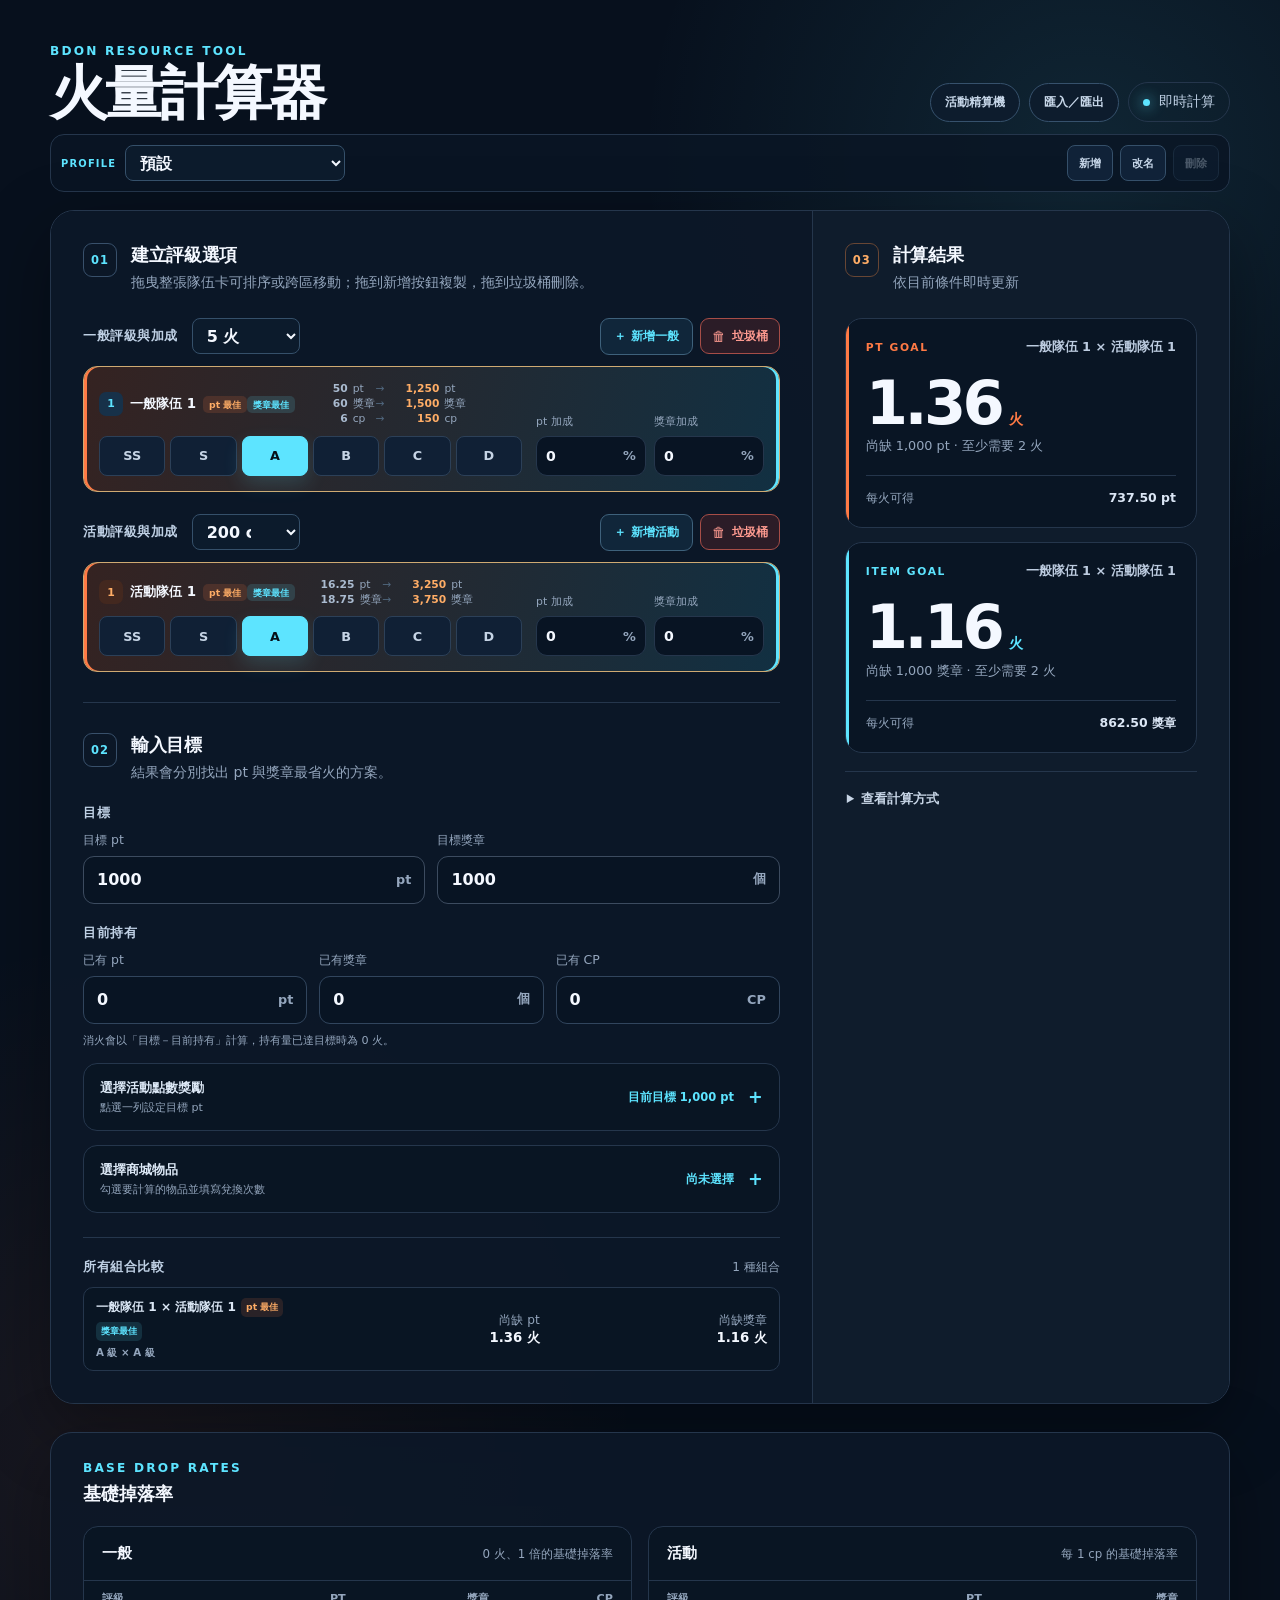
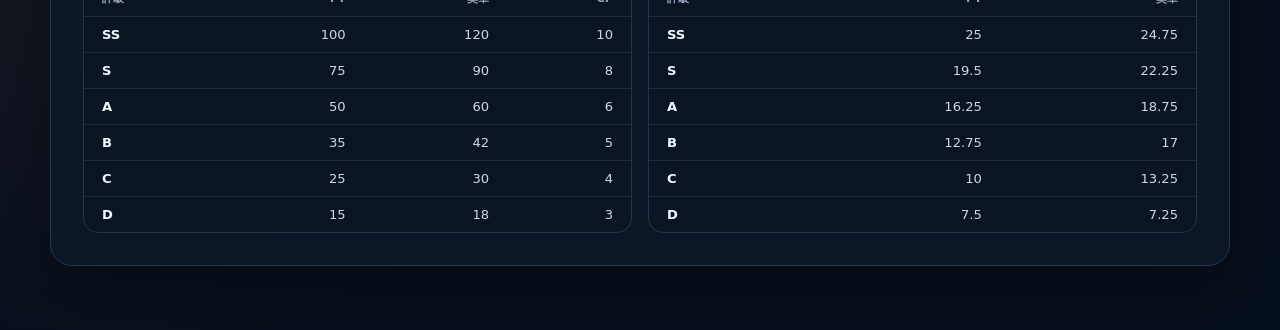
==== commit 749dfce2: "Merge main bonus precision updates" ====
--- a/bdon-calc/index.html
+++ b/bdon-calc/index.html
@@ -15,7 +15,7 @@
       href="data:image/svg+xml,%3Csvg xmlns='http://www.w3.org/2000/svg' viewBox='0 0 64 64'%3E%3Crect width='64' height='64' rx='14' fill='%2308111f'/%3E%3Cpath d='M35 8c3 12-6 14-2 23 2-6 8-8 9-15 9 10 13 19 8 29-4 8-12 12-20 11-12-1-20-9-19-20 1-9 8-15 14-22 0 8 3 10 6 13-2-8 3-13 4-19Z' fill='%23ff7a45'/%3E%3Cpath d='M32 31c1 6-4 8-3 13 1 3 6 4 8 0 2-4-1-8-3-11 6 4 9 9 7 15-2 5-7 8-12 7-7-1-11-6-9-12 2-5 7-8 8-13 1 3 2 4 4 5Z' fill='%235de4ff'/%3E%3C/svg%3E"
     />
     <link rel="stylesheet" href="style.css?v=20261003-12" />
-    <script src="profiles.js?v=20261003-1" defer></script>
+    <script src="profiles.js?v=20261003-2" defer></script>
     <script src="calculator.js?v=20261003-12" defer></script>
     <style>
       .normal-section-toolbar,
@@ -82,6 +82,7 @@
           <h1>火量計算器</h1>
         </div>
         <div class="topbar-actions">
+          <a class="data-transfer-button" href="optimizer.html" target="_blank" rel="noopener">活動精算機</a>
           <button type="button" class="data-transfer-button" id="openDataTransfer">匯入／匯出</button>
           <div class="status-chip" aria-label="計算狀態">
             <span class="status-dot" aria-hidden="true"></span>
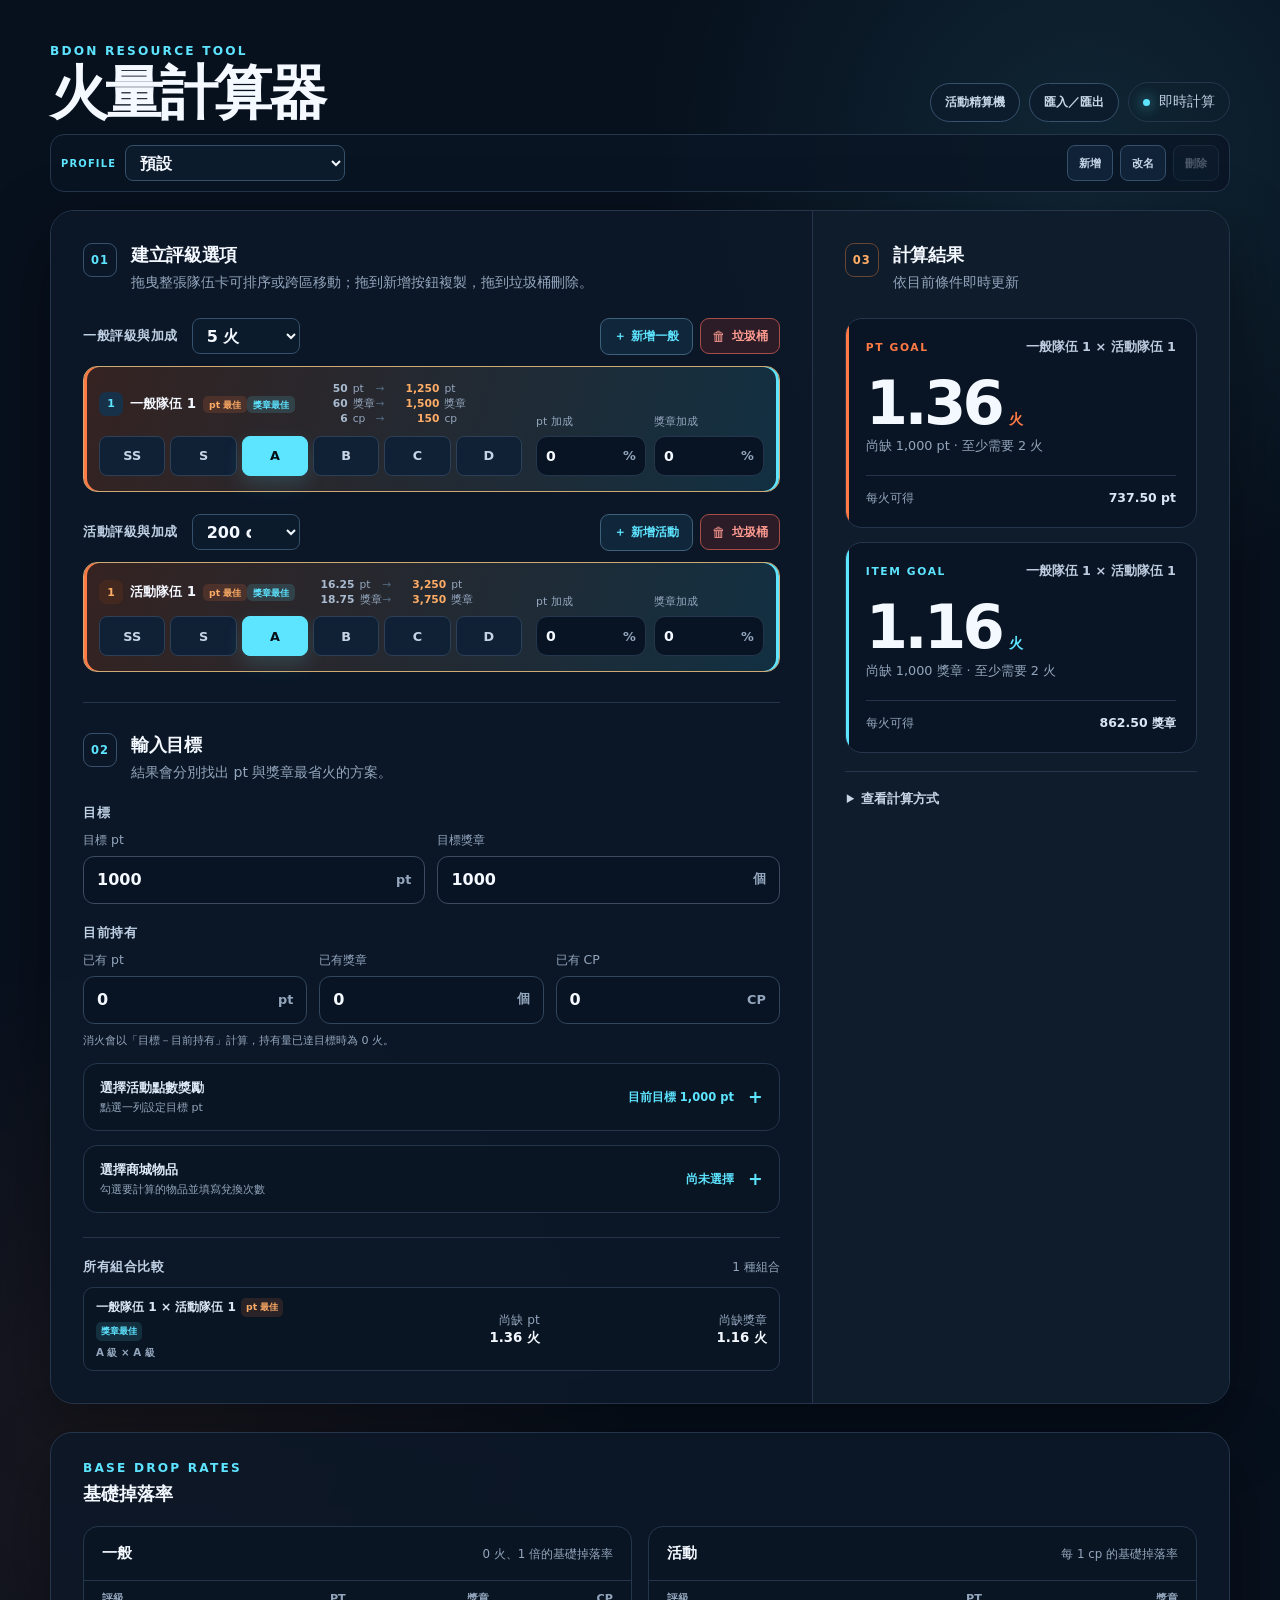
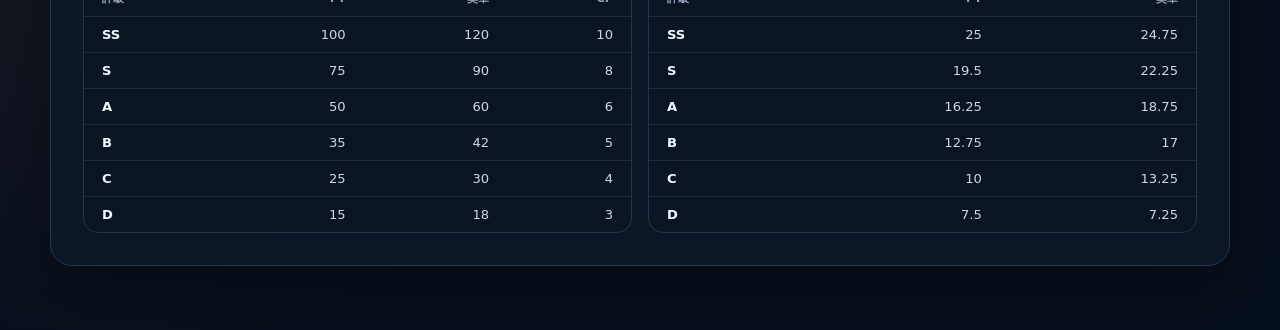
==== commit 3897150a: "Fix BDON optimizer page and align UI" ====
--- a/bdon-calc/index.html
+++ b/bdon-calc/index.html
@@ -14,7 +14,7 @@
       type="image/svg+xml"
       href="data:image/svg+xml,%3Csvg xmlns='http://www.w3.org/2000/svg' viewBox='0 0 64 64'%3E%3Crect width='64' height='64' rx='14' fill='%2308111f'/%3E%3Cpath d='M35 8c3 12-6 14-2 23 2-6 8-8 9-15 9 10 13 19 8 29-4 8-12 12-20 11-12-1-20-9-19-20 1-9 8-15 14-22 0 8 3 10 6 13-2-8 3-13 4-19Z' fill='%23ff7a45'/%3E%3Cpath d='M32 31c1 6-4 8-3 13 1 3 6 4 8 0 2-4-1-8-3-11 6 4 9 9 7 15-2 5-7 8-12 7-7-1-11-6-9-12 2-5 7-8 8-13 1 3 2 4 4 5Z' fill='%235de4ff'/%3E%3C/svg%3E"
     />
-    <link rel="stylesheet" href="style.css?v=20261003-12" />
+    <link rel="stylesheet" href="style.css?v=20261005-1" />
     <script src="profiles.js?v=20261003-2" defer></script>
     <script src="calculator.js?v=20261003-12" defer></script>
     <style>
@@ -82,7 +82,7 @@
           <h1>火量計算器</h1>
         </div>
         <div class="topbar-actions">
-          <a class="data-transfer-button" href="optimizer.html" target="_blank" rel="noopener">活動精算機</a>
+          <a class="data-transfer-button" href="optimizer.html">活動精算機</a>
           <button type="button" class="data-transfer-button" id="openDataTransfer">匯入／匯出</button>
           <div class="status-chip" aria-label="計算狀態">
             <span class="status-dot" aria-hidden="true"></span>
--- a/bdon-calc/style.css
+++ b/bdon-calc/style.css
@@ -139,7 +139,7 @@
 .drag-handle:active { cursor: grabbing; }
 .drag-trash { display: flex; align-items: center; gap: 6px; height: 36px; padding: 0 11px; border: 1px solid #a64d47; border-radius: 9px; background: rgb(112 38 38 / 32%); color: #ff9b91; transition: border-color .18s, background .18s, color .18s, box-shadow .18s; }
 .drag-trash > span { font-size: .85rem; }
-.drag-trash b { font-size: .72rem; }
+.drag-trash b { font-size: .78rem; font-weight: 800; }
 body.option-is-dragging .drag-trash { border-color: #ff635b; background: rgb(161 48 48 / 42%); color: #ffc0ba; }
 .drag-trash.drop-active { border-color: #ff4f47; background: rgb(219 55 55 / 42%); color: #fff; box-shadow: 0 0 22px rgb(255 79 71 / 32%); }
 .option-card .rank-options { gap: 5px; }
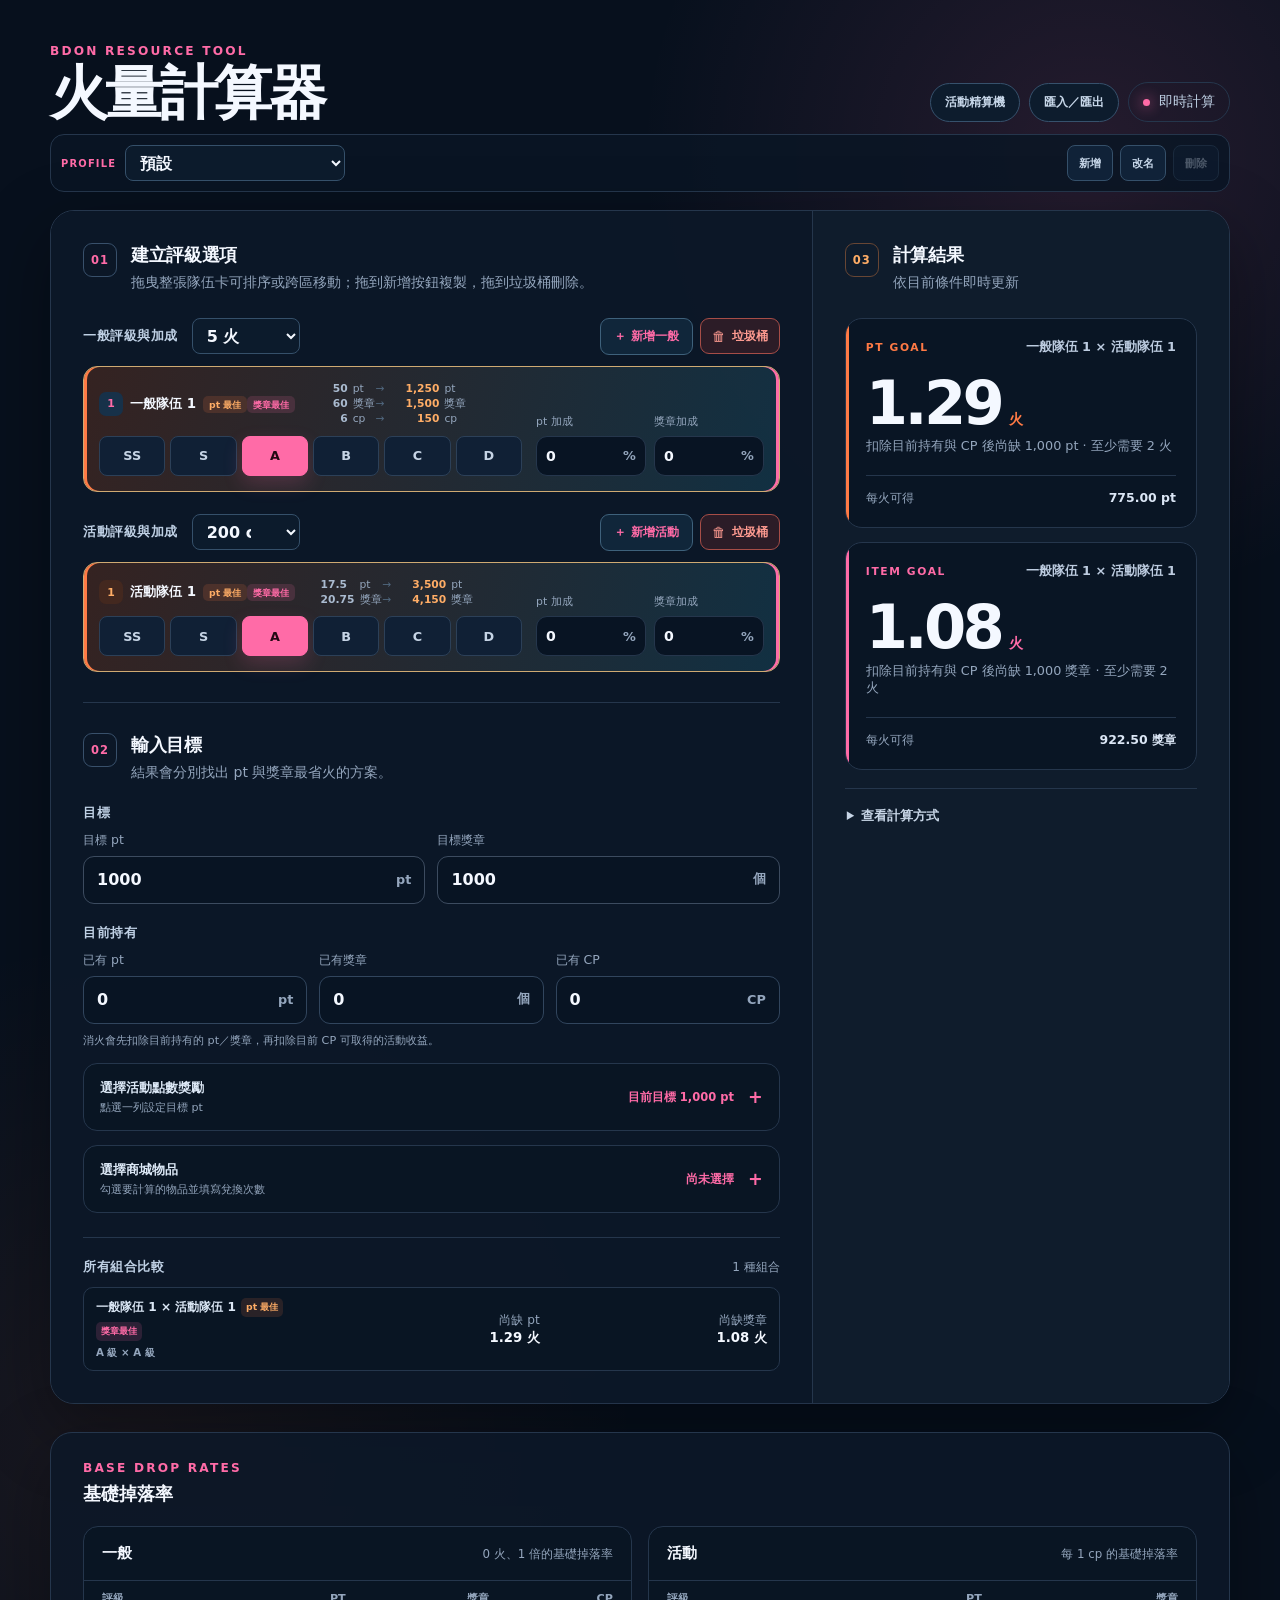
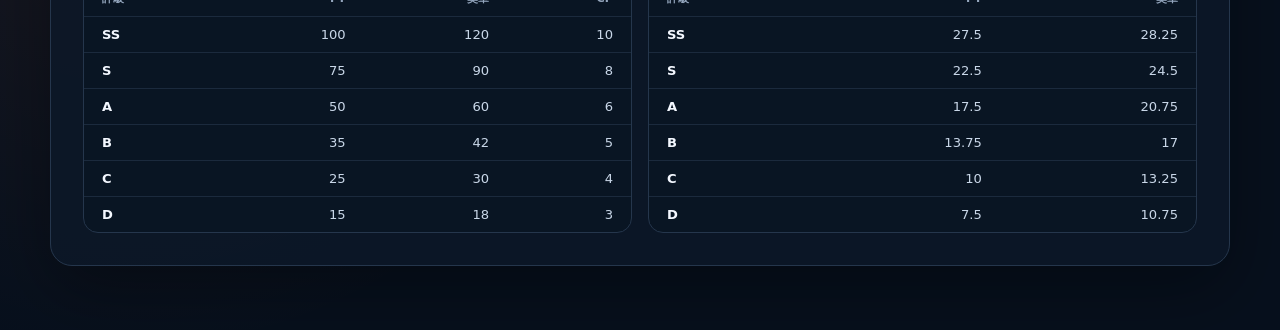
==== commit fd6ad8b5: "活動 #2「拜託了，傾心一擲」" ====
--- a/bdon-calc/index.html
+++ b/bdon-calc/index.html
@@ -12,11 +12,11 @@
     <link
       rel="icon"
       type="image/svg+xml"
-      href="data:image/svg+xml,%3Csvg xmlns='http://www.w3.org/2000/svg' viewBox='0 0 64 64'%3E%3Crect width='64' height='64' rx='14' fill='%2308111f'/%3E%3Cpath d='M35 8c3 12-6 14-2 23 2-6 8-8 9-15 9 10 13 19 8 29-4 8-12 12-20 11-12-1-20-9-19-20 1-9 8-15 14-22 0 8 3 10 6 13-2-8 3-13 4-19Z' fill='%23ff7a45'/%3E%3Cpath d='M32 31c1 6-4 8-3 13 1 3 6 4 8 0 2-4-1-8-3-11 6 4 9 9 7 15-2 5-7 8-12 7-7-1-11-6-9-12 2-5 7-8 8-13 1 3 2 4 4 5Z' fill='%235de4ff'/%3E%3C/svg%3E"
+      href="data:image/svg+xml,%3Csvg xmlns='http://www.w3.org/2000/svg' viewBox='0 0 64 64'%3E%3Crect width='64' height='64' rx='14' fill='%2308111f'/%3E%3Cpath d='M35 8c3 12-6 14-2 23 2-6 8-8 9-15 9 10 13 19 8 29-4 8-12 12-20 11-12-1-20-9-19-20 1-9 8-15 14-22 0 8 3 10 6 13-2-8 3-13 4-19Z' fill='%23ff7a45'/%3E%3Cpath d='M32 31c1 6-4 8-3 13 1 3 6 4 8 0 2-4-1-8-3-11 6 4 9 9 7 15-2 5-7 8-12 7-7-1-11-6-9-12 2-5 7-8 8-13 1 3 2 4 4 5Z' fill='%23ff6ba7'/%3E%3C/svg%3E"
     />
-    <link rel="stylesheet" href="style.css?v=20261005-1" />
-    <script src="profiles.js?v=20261003-2" defer></script>
-    <script src="calculator.js?v=20261003-12" defer></script>
+    <link rel="stylesheet" href="style.css?v=20261009-2" />
+    <script src="profiles.js?v=20261009-1" defer></script>
+    <script src="calculator.js?v=20261009-3" defer></script>
     <style>
       .normal-section-toolbar,
       .event-section-toolbar {
@@ -184,7 +184,7 @@
                 <span class="number-input"><input id="ownedCp" type="number" min="0" step="1" value="0" inputmode="numeric" /><b>CP</b></span>
               </label>
             </div>
-            <p class="input-note">消火會以「目標－目前持有」計算，持有量已達目標時為 0 火。</p>
+            <p class="input-note">消火會先扣除目前持有的 pt／獎章，再扣除目前 CP 可取得的活動收益。</p>
           </div>
 
           <details class="target-picker reward-picker-panel">
@@ -244,8 +244,8 @@
           <details class="formula-card">
             <summary>查看計算方式</summary>
             <div class="formula-content">
-              <p><b>pt</b> = max（目標 pt－已有 pt，0）÷［5 ×（一般 pt ×（1＋一般 pt 加成）＋一般 cp × 活動 pt ×（1＋活動 pt 加成））］</p>
-              <p><b>獎章</b> = max（目標獎章－已有獎章，0）÷［5 ×（一般獎章 ×（1＋一般獎章加成）＋一般 cp × 活動獎章 ×（1＋活動獎章加成））］</p>
+              <p><b>pt</b> = max（目標 pt－已有 pt－已有 CP × 活動 pt ×（1＋活動 pt 加成），0）÷［5 ×（一般 pt ×（1＋一般 pt 加成）＋一般 cp × 活動 pt ×（1＋活動 pt 加成））］</p>
+              <p><b>獎章</b> = max（目標獎章－已有獎章－已有 CP × 活動獎章 ×（1＋活動獎章加成），0）÷［5 ×（一般獎章 ×（1＋一般獎章加成）＋一般 cp × 活動獎章 ×（1＋活動獎章加成））］</p>
             </div>
           </details>
           </div>
@@ -287,12 +287,12 @@
               <table>
                 <thead><tr><th>評級</th><th>pt</th><th>獎章</th></tr></thead>
                 <tbody>
-                  <tr><th>SS</th><td>25</td><td>24.75</td></tr>
-                  <tr><th>S</th><td>19.5</td><td>22.25</td></tr>
-                  <tr><th>A</th><td>16.25</td><td>18.75</td></tr>
-                  <tr><th>B</th><td>12.75</td><td>17</td></tr>
+                  <tr><th>SS</th><td>27.5</td><td>28.25</td></tr>
+                  <tr><th>S</th><td>22.5</td><td>24.5</td></tr>
+                  <tr><th>A</th><td>17.5</td><td>20.75</td></tr>
+                  <tr><th>B</th><td>13.75</td><td>17</td></tr>
                   <tr><th>C</th><td>10</td><td>13.25</td></tr>
-                  <tr><th>D</th><td>7.5</td><td>7.25</td></tr>
+                  <tr><th>D</th><td>7.5</td><td>10.75</td></tr>
                 </tbody>
               </table>
             </div>
--- a/bdon-calc/style.css
+++ b/bdon-calc/style.css
@@ -6,7 +6,7 @@
   --line: #25364c;
   --text: #f4f8ff;
   --muted: #94a6bd;
-  --cyan: #5de4ff;
+  --cyan: #ff6ba7;
   --orange: #ff7a45;
   --orange-soft: #ffad66;
   --shadow: 0 24px 70px rgb(0 0 0 / 35%);
@@ -20,7 +20,7 @@
   min-width: 320px;
   min-height: 100vh;
   background:
-    radial-gradient(circle at 85% 8%, rgb(93 228 255 / 10%), transparent 28rem),
+    radial-gradient(circle at 85% 8%, rgb(255 107 167 / 12%), transparent 28rem),
     radial-gradient(circle at 10% 75%, rgb(255 122 69 / 8%), transparent 32rem),
     var(--bg);
   color: var(--text);
@@ -68,7 +68,7 @@
 .rank { min-width: 0; height: 48px; border: 1px solid #2c4058; border-radius: 10px; background: #102035; color: #c6d4e5; cursor: pointer; font-weight: 800; transition: .18s ease; }
 .rank:hover:not(:disabled) { border-color: var(--cyan); transform: translateY(-1px); }
 .rank:focus-visible, input:focus-visible, summary:focus-visible { outline: 2px solid var(--cyan); outline-offset: 2px; }
-.rank.active { border-color: var(--cyan); background: var(--cyan); color: #061019; box-shadow: 0 8px 20px rgb(93 228 255 / 16%); }
+.rank.active { border-color: var(--cyan); background: var(--cyan); color: #240914; box-shadow: 0 8px 20px rgb(255 107 167 / 18%); }
 .rank:disabled { display: flex; flex-direction: column; align-items: center; justify-content: center; gap: 1px; opacity: .43; cursor: not-allowed; }
 .rank:disabled small { font-size: .55rem; font-weight: 500; white-space: nowrap; }
 .divider { height: 1px; margin: 30px 0; background: var(--line); }
@@ -82,26 +82,26 @@
 .fire-display-options button { height: 28px; padding: 0 7px; border: 1px solid #30465d; border-radius: 7px; background: #0d1d2f; color: #9fb2c7; cursor: pointer; font-size: .62rem; }
 .fire-display-options button b { color: #71869c; font-size: .57rem; }
 .fire-display-options button:hover { border-color: var(--cyan); color: var(--cyan); }
-.fire-display-options button.active { border-color: var(--cyan); background: rgb(93 228 255 / 14%); color: var(--cyan); box-shadow: inset 0 0 0 1px rgb(93 228 255 / 8%); }
+.fire-display-options button.active { border-color: var(--cyan); background: rgb(255 107 167 / 14%); color: var(--cyan); box-shadow: inset 0 0 0 1px rgb(255 107 167 / 8%); }
 .fire-display-options button.active b { color: var(--cyan); }
 .section-toolbar-actions { display: flex; align-items: center; gap: 7px; }
 .add-plan { padding: 9px 13px; border: 1px solid #3e617b; border-radius: 9px; background: #10263a; color: var(--cyan); cursor: pointer; font-size: .78rem; font-weight: 800; }
 .add-plan:hover { border-color: var(--cyan); background: #143149; }
-.add-plan.drop-active { border-color: var(--cyan); background: var(--cyan); color: #061019; box-shadow: 0 0 22px rgb(93 228 255 / 25%); }
+.add-plan.drop-active { border-color: var(--cyan); background: var(--cyan); color: #240914; box-shadow: 0 0 22px rgb(255 107 167 / 28%); }
 .add-plan:focus-visible, .remove-plan:focus-visible, .copy-option:focus-visible, .drag-handle:focus-visible { outline: 2px solid var(--cyan); outline-offset: 2px; }
 .option-section + .option-section { margin-top: 22px; }
 .option-list { display: grid; gap: 10px; min-height: 76px; padding: 3px; margin: -3px; border-radius: 16px; transition: background .18s, box-shadow .18s; }
 .option-list:empty::before { content: "拖曳隊伍到這裡"; display: grid; place-items: center; min-height: 70px; border: 1px dashed #38506b; border-radius: 14px; color: var(--muted); font-size: .78rem; }
-.option-list.drag-over { background: rgb(93 228 255 / 6%); box-shadow: 0 0 0 1px rgb(93 228 255 / 35%); }
+.option-list.drag-over { background: rgb(255 107 167 / 7%); box-shadow: 0 0 0 1px rgb(255 107 167 / 38%); }
 .option-card { position: relative; display: grid; grid-template-columns: minmax(0, 1.3fr) minmax(190px, .7fr); gap: 14px; padding: 15px; border: 1px solid var(--line); border-radius: 14px; background: #091523; cursor: grab; transition: border-color .18s, background .18s, box-shadow .18s, opacity .18s; }
 .option-card:active { cursor: grabbing; }
 .option-card input, .option-card button, .option-card label, .option-card [contenteditable="true"] { cursor: auto; }
 .option-card.dragging { opacity: .48; }
-.option-card.drop-before::before, .option-card.drop-after::after { position: absolute; z-index: 4; right: 4px; left: 4px; height: 3px; border-radius: 99px; background: var(--cyan); box-shadow: 0 0 12px rgb(93 228 255 / 70%); content: ""; pointer-events: none; }
+.option-card.drop-before::before, .option-card.drop-after::after { position: absolute; z-index: 4; right: 4px; left: 4px; height: 3px; border-radius: 99px; background: var(--cyan); box-shadow: 0 0 12px rgb(255 107 167 / 70%); content: ""; pointer-events: none; }
 .option-card.drop-before::before { top: -7px; }
 .option-card.drop-after::after { bottom: -7px; }
 .option-card.best-pt { border-color: rgb(255 122 69 / 80%); background: rgb(65 38 31 / 72%); box-shadow: inset 3px 0 var(--orange); }
-.option-card.best-item { border-color: rgb(93 228 255 / 80%); background: rgb(20 55 73 / 72%); box-shadow: inset 3px 0 var(--cyan); }
+.option-card.best-item { border-color: rgb(255 107 167 / 80%); background: rgb(68 25 48 / 72%); box-shadow: inset 3px 0 var(--cyan); }
 .option-card.best-both { border-color: #cfaa72; background: linear-gradient(105deg, rgb(65 38 31 / 78%), rgb(20 55 73 / 78%)); box-shadow: inset 3px 0 var(--orange), inset -3px 0 var(--cyan); }
 .option-main { min-width: 0; }
 .option-head { display: flex; align-items: center; justify-content: space-between; gap: 12px; margin-bottom: 10px; }
@@ -130,7 +130,7 @@
 .rate-preview-row em { color: #50677e; font-style: normal; text-align: center; }
 .rate-preview-row strong { color: var(--orange-soft); text-align: right; }
 .winner-mark { padding: 3px 6px; border-radius: 5px; background: rgb(255 122 69 / 14%); color: var(--orange-soft); font-size: .58rem; }
-.winner-mark.item { background: rgb(93 228 255 / 14%); color: var(--cyan); }
+.winner-mark.item { background: rgb(255 107 167 / 14%); color: var(--cyan); }
 .option-actions { display: flex; align-items: center; gap: 6px; }
 .copy-option { padding: 5px 8px; border: 0; border-radius: 6px; background: #14283c; color: #bcd0e6; cursor: pointer; font-size: .72rem; }
 .copy-option:hover { color: var(--cyan); background: #19344d; }
@@ -198,7 +198,7 @@
 .target-picker summary em { margin-left: auto; color: var(--cyan); font-size: .72rem; font-style: normal; font-weight: 800; }
 .reward-list { display: grid; gap: 6px; max-height: 520px; padding: 4px 12px 12px; overflow-y: auto; }
 .reward-row { position: relative; isolation: isolate; display: grid; grid-template-columns: 50px minmax(0, 1fr) 100px; gap: 10px; align-items: center; min-height: 62px; padding: 6px 12px 6px 8px; overflow: hidden; border: 1px solid #25384f; border-radius: 10px; background: #0b1929; color: var(--text); cursor: pointer; text-align: left; }
-.reward-progress { position: absolute; z-index: -1; inset: 0 auto 0 0; width: var(--reward-progress); background: linear-gradient(90deg, rgb(93 228 255 / 20%), rgb(93 228 255 / 6%)); transition: width .48s cubic-bezier(.2,.75,.25,1), background .25s ease; }
+.reward-progress { position: absolute; z-index: -1; inset: 0 auto 0 0; width: var(--reward-progress); background: linear-gradient(90deg, rgb(255 107 167 / 22%), rgb(255 107 167 / 6%)); transition: width .48s cubic-bezier(.2,.75,.25,1), background .25s ease; }
 .reward-row.member-reward .reward-progress { background: linear-gradient(90deg, rgb(255 122 69 / 25%), rgb(255 122 69 / 7%)); }
 .reward-row.member-reward.selected { border-color: var(--orange); box-shadow: inset 3px 0 var(--orange); }
 .reward-row:hover, .reward-row.selected { border-color: var(--cyan); }
@@ -215,7 +215,7 @@
 .shop-card { position: relative; display: flex; min-width: 0; min-height: 218px; flex-direction: column; align-items: center; padding: 12px 8px 9px; border: 1px solid #25384f; border-radius: 11px; background: #0b1929; cursor: pointer; text-align: center; transition: border-color .18s, background .18s, opacity .18s, transform .18s; }
 .shop-card:hover { border-color: #49627d; transform: translateY(-1px); }
 .shop-card:not(.selected) { opacity: .67; }
-.shop-card.selected { border-color: var(--cyan); background: rgb(20 55 73 / 72%); box-shadow: inset 0 3px var(--cyan); opacity: 1; }
+.shop-card.selected { border-color: var(--cyan); background: rgb(68 25 48 / 72%); box-shadow: inset 0 3px var(--cyan); opacity: 1; }
 .shop-card > img { width: 64px; height: 64px; margin-bottom: 7px; object-fit: contain; }
 .shop-card h4 { min-height: 2.55em; margin: 0; color: #e6effb; font-size: .72rem; line-height: 1.35; }
 .shop-card p { margin: 5px 0 2px; color: var(--muted); font-size: .63rem; }
@@ -224,7 +224,7 @@
 .shop-check { position: absolute; top: 7px; right: 7px; display: grid; place-items: center; width: 24px; height: 24px; margin: 0; cursor: pointer; }
 .shop-check input { position: absolute; opacity: 0; pointer-events: none; }
 .shop-check span { display: grid; place-items: center; width: 22px; height: 22px; border: 1px solid #486078; border-radius: 6px; background: #0a1625; color: transparent; font-size: .72rem; font-weight: 900; }
-.shop-check input:checked + span { border-color: var(--cyan); background: var(--cyan); color: #061019; }
+.shop-check input:checked + span { border-color: var(--cyan); background: var(--cyan); color: #240914; }
 .shop-check input:focus-visible + span { outline: 2px solid var(--cyan); outline-offset: 2px; }
 .shop-quantity { display: grid; grid-template-columns: auto minmax(0, 1fr) auto; gap: 4px; align-items: center; width: 100%; margin-top: auto; color: var(--muted); font-size: .62rem; }
 .shop-quantity, .shop-quantity input { cursor: text; }
@@ -247,16 +247,16 @@
 .transfer-section h3 { margin: 0 0 5px; font-size: .9rem; }
 .transfer-section > p { margin: 0 0 14px; color: var(--muted); font-size: .75rem; line-height: 1.55; }
 .transfer-section textarea { width: 100%; min-height: 112px; resize: vertical; padding: 12px; border: 1px solid #30465e; border-radius: 10px; outline: 0; background: #071320; color: #dce8f6; font-family: "SFMono-Regular", Consolas, "Liberation Mono", monospace; font-size: .72rem; line-height: 1.5; }
-.transfer-section textarea:focus { border-color: var(--cyan); box-shadow: 0 0 0 2px rgb(93 228 255 / 10%); }
+.transfer-section textarea:focus { border-color: var(--cyan); box-shadow: 0 0 0 2px rgb(255 107 167 / 12%); }
 .transfer-actions { display: flex; flex-wrap: wrap; gap: 8px; margin-top: 10px; }
 .transfer-actions button, .file-import-button { padding: 9px 12px; border: 1px solid #39536e; border-radius: 8px; background: #102237; color: #c7d7e9; cursor: pointer; font-size: .74rem; font-weight: 800; }
 .transfer-actions button:hover, .file-import-button:hover { border-color: var(--cyan); color: var(--cyan); }
-.transfer-actions button.primary { border-color: var(--cyan); background: rgb(93 228 255 / 13%); color: var(--cyan); }
+.transfer-actions button.primary { border-color: var(--cyan); background: rgb(255 107 167 / 14%); color: var(--cyan); }
 .file-import-button input { position: absolute; width: 1px; height: 1px; overflow: hidden; clip-path: inset(50%); white-space: nowrap; }
 .file-import-button:focus-within { outline: 2px solid var(--cyan); outline-offset: 2px; }
 .transfer-status { margin: 12px 0 0 !important; padding: 9px 11px; border-radius: 8px; font-weight: 700; }
 .transfer-status:empty { display: none; }
-.transfer-status.success { background: rgb(93 228 255 / 10%); color: var(--cyan); }
+.transfer-status.success { background: rgb(255 107 167 / 11%); color: var(--cyan); }
 .transfer-status.error { background: rgb(255 122 69 / 11%); color: #ff9b79; }
 .shop-picker { margin-top: 14px; }
 .shop-picker select { width: 100%; height: 48px; padding: 0 38px 0 13px; border: 1px solid #3c4b5f; border-radius: 11px; outline: 0; background: #081423; color: var(--text); font-weight: 700; cursor: pointer; }
@@ -278,7 +278,7 @@
 .comparison-name { display: flex; align-items: center; flex-wrap: wrap; gap: 5px; color: #dce8f6; font-weight: 800; }
 .comparison-ranks { display: block; width: 100%; color: var(--muted); font-size: .64rem; font-weight: 600; }
 .best-badge { padding: 3px 5px; border-radius: 5px; background: rgb(255 122 69 / 13%); color: var(--orange-soft); font-size: .58rem; white-space: nowrap; }
-.best-badge.item { background: rgb(93 228 255 / 13%); color: var(--cyan); }
+.best-badge.item { background: rgb(255 107 167 / 14%); color: var(--cyan); }
 .comparison-value { text-align: right; color: var(--muted); font-variant-numeric: tabular-nums; }
 .comparison-value b { display: block; color: var(--text); font-size: .83rem; }
 
